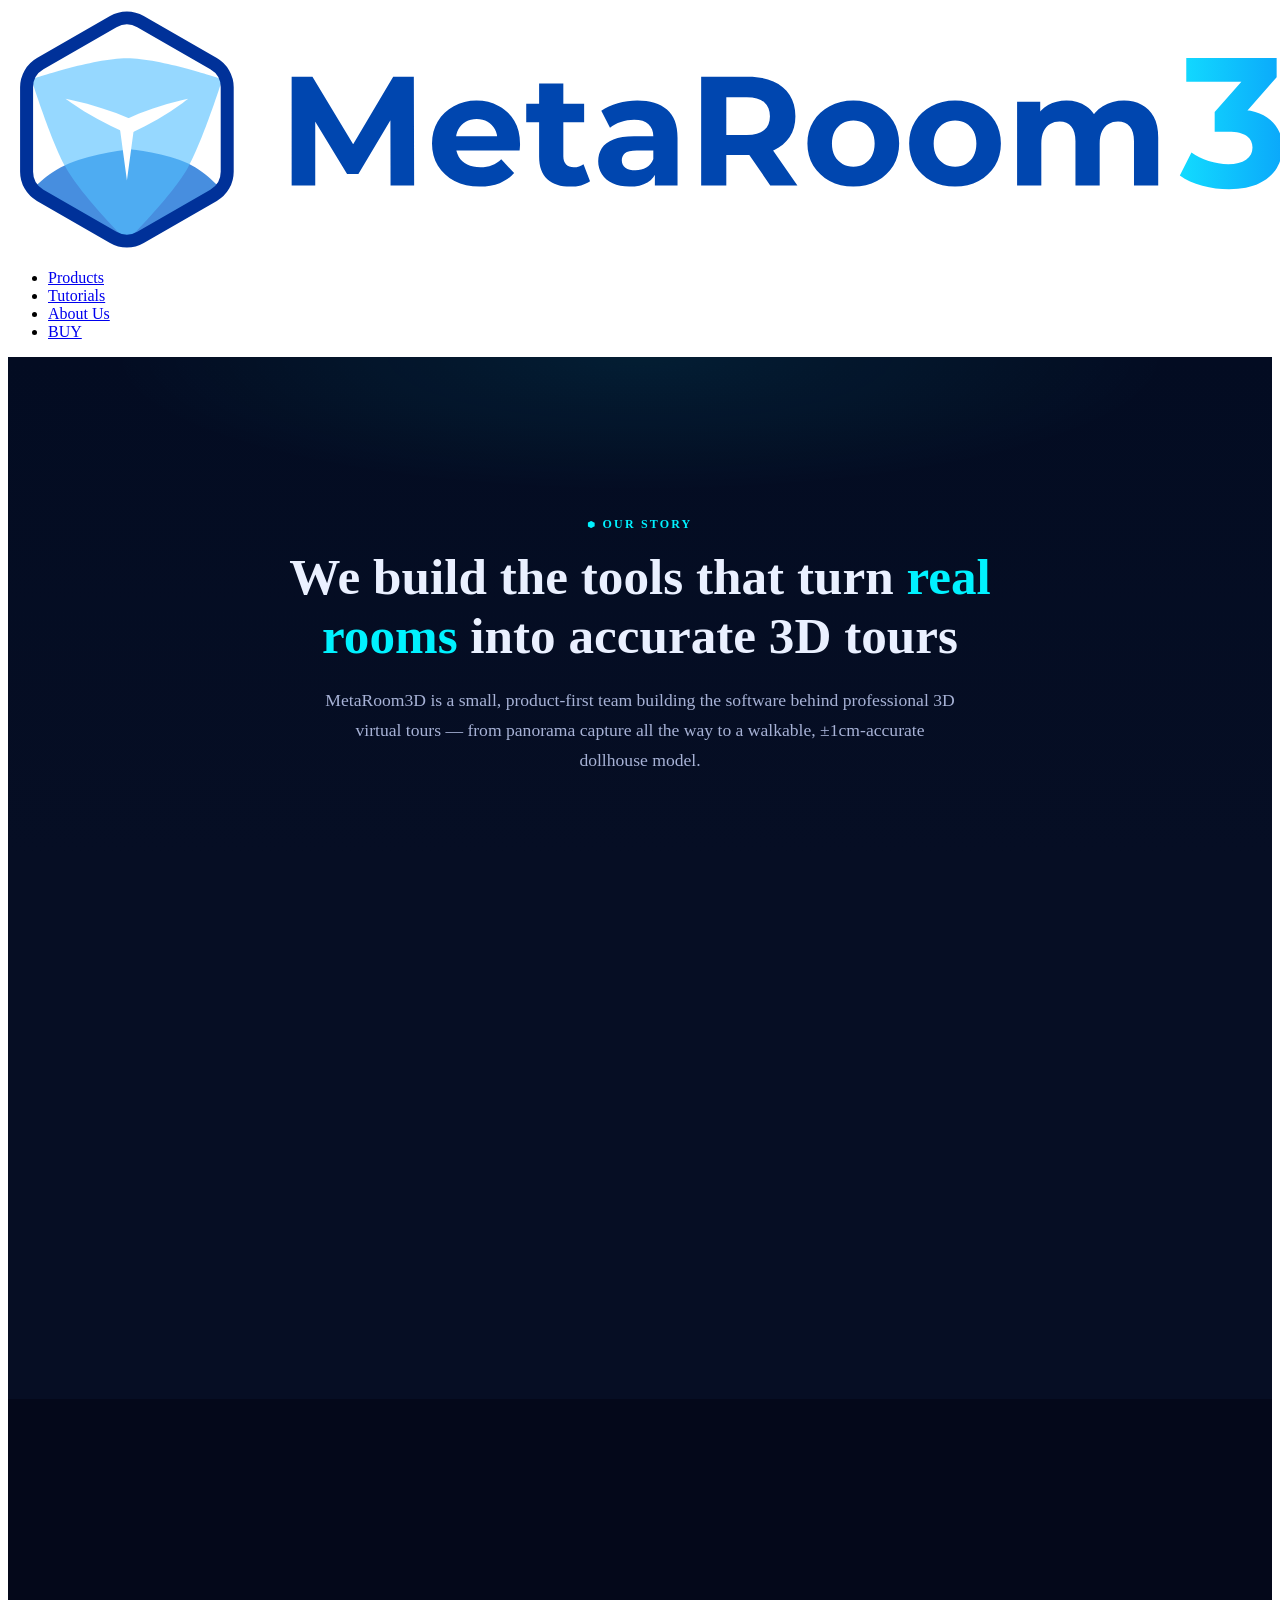
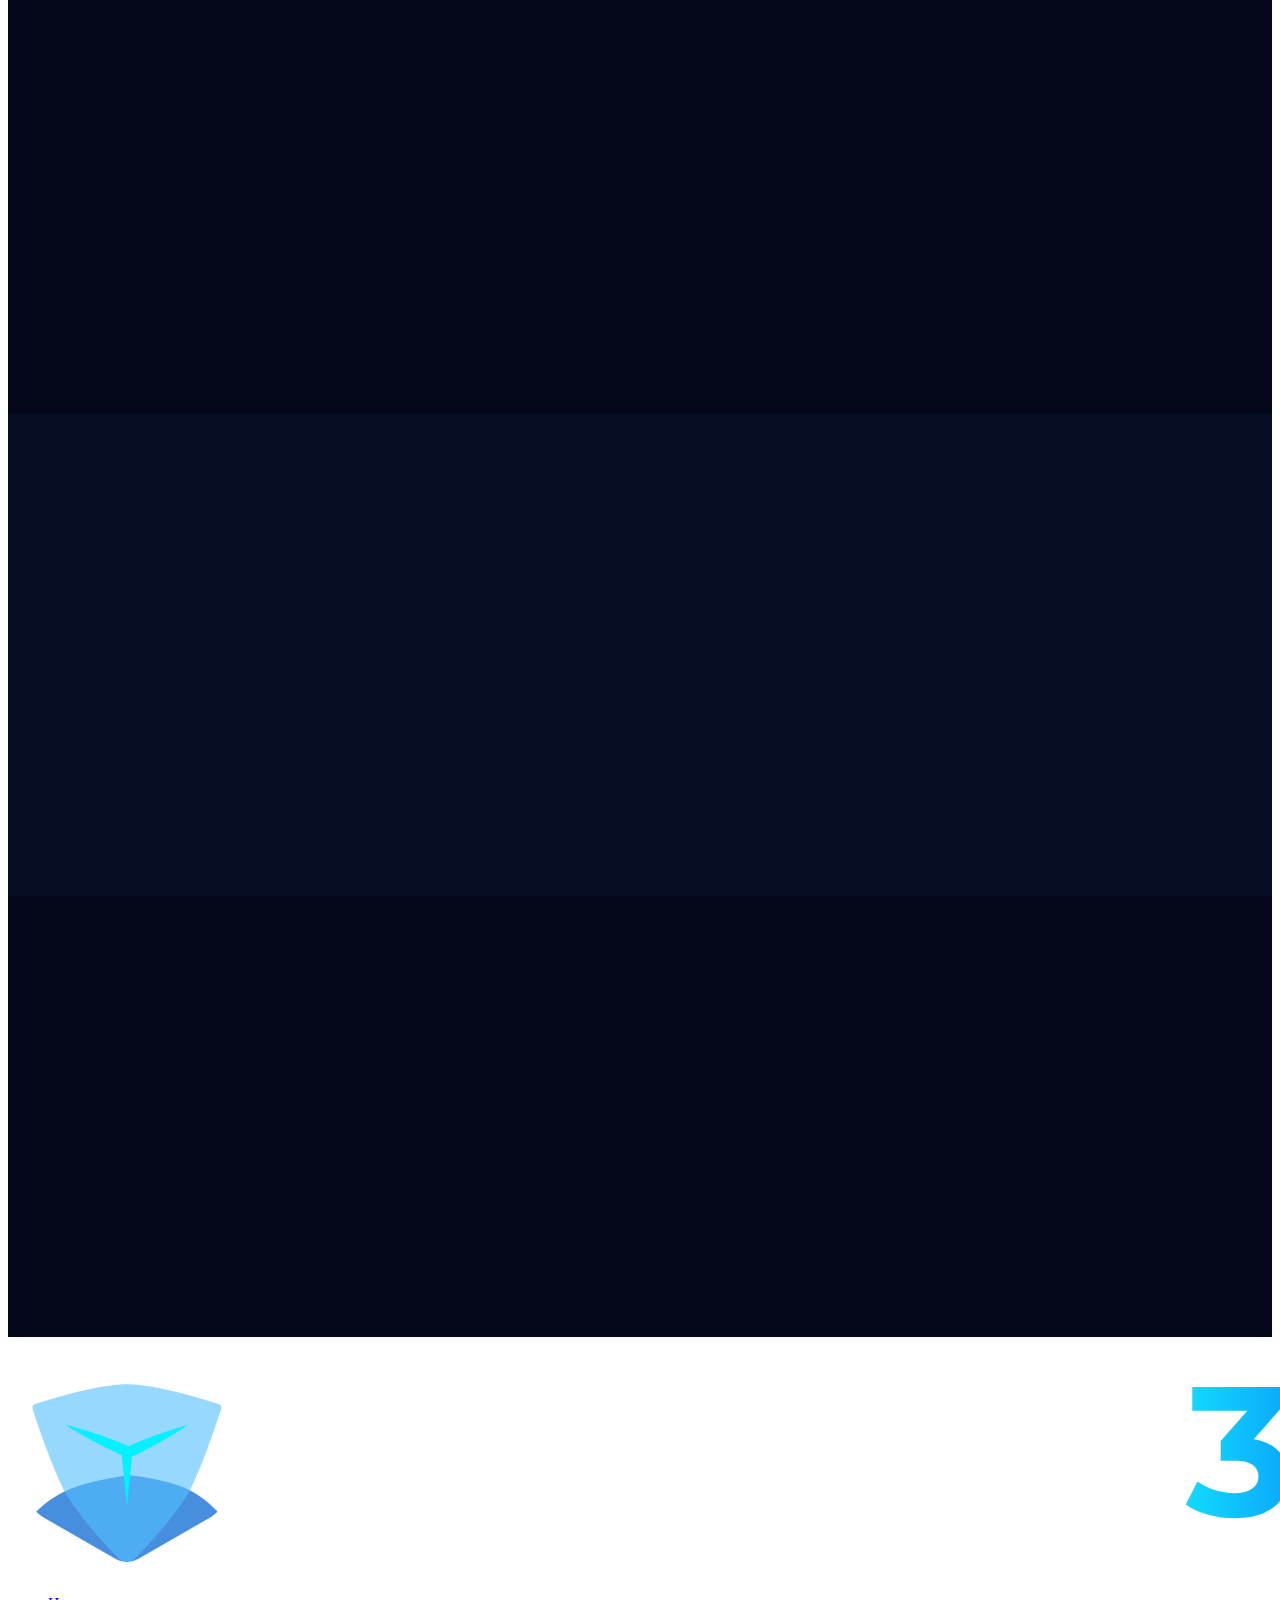
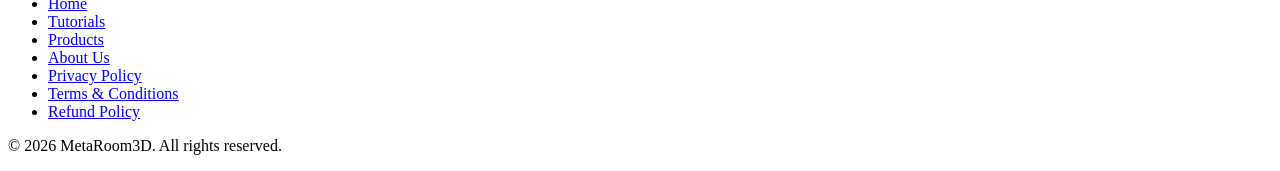
==== about.html @ 20d7b211 "Added new favicon" ====
<!DOCTYPE html>
<html lang="en">
<head>
  <!-- Google tag (gtag.js) -->
  <script async src="https://www.googletagmanager.com/gtag/js?id=G-KNJFPMVYQR"></script>
  <script>
    window.dataLayer = window.dataLayer || [];
    function gtag(){dataLayer.push(arguments);}
    gtag('js', new Date());
    gtag('config', 'G-KNJFPMVYQR');
  </script>
  <meta charset="UTF-8">
  <meta name="viewport" content="width=device-width, initial-scale=1.0">

  <!-- Primary SEO Meta Tags -->
  <title>About Us - MetaRoom3D</title>
  <meta name="title" content="About Us - MetaRoom3D">
  <meta name="description" content="MetaRoom3D is a software company building desktop tools for 3D spatial work — the Room Layout Editor, the Sphere HDRI stitcher, and free tools for panorama capture and alignment. Learn who we are and how we build.">
  <meta name="keywords" content="about metaroom3d, metaroom3d software company, 3d room modelling software, room layout editor, hdri stitcher, panorama software developer">
  <meta name="author" content="MetaRoom3D">
  <meta name="robots" content="index, follow">
  <link rel="canonical" href="https://metaroom3d.com/about.html">

  <!-- Open Graph / Facebook -->
  <meta property="og:type" content="website">
  <meta property="og:url" content="https://metaroom3d.com/about.html">
  <meta property="og:title" content="About Us - MetaRoom3D">
  <meta property="og:description" content="A software company building desktop tools for 3D room modelling and HDRI production.">
  <meta property="og:image" content="https://metaroom3d.com/assets/products-hero.png">
  <meta property="og:locale" content="en_US">
  <meta property="og:site_name" content="MetaRoom3D">

  <!-- Twitter -->
  <meta property="twitter:card" content="summary_large_image">
  <meta property="twitter:url" content="https://metaroom3d.com/about.html">
  <meta property="twitter:title" content="About Us - MetaRoom3D">
  <meta property="twitter:description" content="A software company building desktop tools for 3D room modelling and HDRI production.">
  <meta property="twitter:image" content="https://metaroom3d.com/assets/products-hero.png">

  <!-- Stylesheets and Favicon -->
  <link rel="preconnect" href="https://fonts.googleapis.com">
  <link rel="preconnect" href="https://fonts.gstatic.com" crossorigin>
  <link href="https://fonts.googleapis.com/css2?family=Montserrat:wght@400;500;600;700;800&display=swap" rel="stylesheet">
  <link rel="stylesheet" href="styles.css">
  <link rel="icon" type="image/x-icon" href="assets/favicon.ico">

  <!-- Google AdSense -->
  <script async src="https://pagead2.googlesyndication.com/pagead/js/adsbygoogle.js?client=ca-pub-4983613090498651"
     crossorigin="anonymous"></script>

  <style>
    /* ===== About hero ===== */
    .about-hero {
      position: relative;
      padding: 160px 0 80px;
      text-align: center;
      background:
        radial-gradient(ellipse 70% 45% at 50% 0%, rgba(0, 242, 255, 0.08), transparent 60%),
        linear-gradient(180deg, #030C22 0%, #060e24 100%);
      overflow: hidden;
    }

    .about-eyebrow {
      display: flex;
      align-items: center;
      justify-content: center;
      gap: 8px;
      font-size: 0.75rem;
      letter-spacing: 0.18em;
      text-transform: uppercase;
      color: #00F2FF;
      font-weight: 700;
      margin-bottom: 16px;
    }

    .about-eyebrow::before {
      content: '';
      width: 7px;
      height: 7px;
      background: #00F2FF;
      clip-path: polygon(50% 0, 100% 25%, 100% 75%, 50% 100%, 0 75%, 0 25%);
      box-shadow: 0 0 8px #00F2FF;
    }

    .about-hero h1 {
      font-size: clamp(2.2rem, 4.5vw, 3.2rem);
      font-weight: 800;
      color: #EAF0FF;
      max-width: 820px;
      margin: 0 auto 20px;
      line-height: 1.15;
    }

    .about-hero h1 span {
      color: #00F2FF;
    }

    .about-hero p {
      max-width: 640px;
      margin: 0 auto;
      color: #A7B2D6;
      font-size: 1.1rem;
      line-height: 1.7;
    }

    /* ===== Section shell ===== */
    .about-section {
      position: relative;
      padding: 80px 0;
      background: #060e24;
    }

    .about-section.alt {
      background: #04081a;
    }

    .about-section-head {
      max-width: 720px;
      margin: 0 auto 48px;
      text-align: center;
    }

    .about-section-head h2 {
      font-size: 2rem;
      font-weight: 700;
      color: #EAF0FF;
      margin-bottom: 12px;
    }

    .about-section-head p {
      color: #7E8AB3;
      font-size: 1.02rem;
      line-height: 1.7;
    }

    /* ===== Story (two-column) ===== */
    .about-story {
      display: grid;
      grid-template-columns: 1.1fr 0.9fr;
      gap: 56px;
      align-items: center;
      max-width: 1150px;
      margin: 0 auto;
    }

    .about-story-text p {
      color: #A7B2D6;
      font-size: 1.02rem;
      line-height: 1.8;
      margin-bottom: 18px;
    }

    .about-story-text strong {
      color: #EAF0FF;
    }

    .about-story-panel {
      background: #0c1630;
      border: 1px solid rgba(120, 160, 255, 0.14);
      border-radius: 16px;
      padding: 32px;
    }

    .about-story-panel h3 {
      color: #00F2FF;
      font-size: 0.8rem;
      letter-spacing: 0.1em;
      text-transform: uppercase;
      margin-bottom: 20px;
    }

    .about-story-panel ul {
      list-style: none;
      display: flex;
      flex-direction: column;
      gap: 18px;
    }

    .about-story-panel li {
      display: flex;
      gap: 14px;
      color: #C7D1EE;
      font-size: 0.95rem;
      line-height: 1.55;
    }

    .about-story-panel li::before {
      content: '';
      flex-shrink: 0;
      width: 6px;
      height: 6px;
      margin-top: 8px;
      background: #00F2FF;
      border-radius: 50%;
      box-shadow: 0 0 8px rgba(0, 242, 255, 0.6);
    }

    .about-story-panel li strong {
      color: #EAF0FF;
      display: block;
      margin-bottom: 2px;
    }

    @media (max-width: 900px) {
      .about-story {
        grid-template-columns: 1fr;
      }
    }

    /* ===== Product pillars ===== */
    .about-pillars {
      display: grid;
      grid-template-columns: repeat(3, 1fr);
      gap: 24px;
      max-width: 1150px;
      margin: 0 auto;
    }

    .about-pillar {
      background: #0c1630;
      border: 1px solid rgba(120, 160, 255, 0.14);
      border-radius: 14px;
      padding: 28px;
      display: flex;
      flex-direction: column;
      transition: transform 0.2s ease, border-color 0.2s ease;
    }

    .about-pillar:hover {
      transform: translateY(-4px);
      border-color: rgba(0, 242, 255, 0.35);
    }

    .about-pillar .tag {
      display: inline-block;
      width: fit-content;
      font-size: 0.7rem;
      font-weight: 700;
      letter-spacing: 0.04em;
      text-transform: uppercase;
      padding: 3px 10px;
      border-radius: 999px;
      margin-bottom: 14px;
      background: rgba(0, 242, 255, 0.1);
      color: #00F2FF;
    }

    .about-pillar .tag.free {
      background: rgba(120, 200, 140, 0.12);
      color: #7EDCA0;
    }

    .about-pillar h3 {
      color: #EAF0FF;
      font-size: 1.15rem;
      margin-bottom: 10px;
    }

    .about-pillar p {
      color: #7E8AB3;
      font-size: 0.92rem;
      line-height: 1.6;
      flex-grow: 1;
      margin-bottom: 18px;
    }

    .about-pillar a {
      color: #00F2FF;
      font-weight: 600;
      font-size: 0.9rem;
      text-decoration: none;
    }

    .about-pillar a:hover {
      text-decoration: underline;
    }

    @media (max-width: 900px) {
      .about-pillars {
        grid-template-columns: 1fr;
      }
    }

    /* ===== Values ===== */
    .about-values {
      display: grid;
      grid-template-columns: repeat(4, 1fr);
      gap: 20px;
      max-width: 1150px;
      margin: 0 auto;
    }

    .about-value {
      text-align: center;
      padding: 8px 12px;
    }

    .about-value .num {
      display: flex;
      align-items: center;
      justify-content: center;
      width: 44px;
      height: 44px;
      margin: 0 auto 16px;
      border-radius: 12px;
      background: rgba(0, 242, 255, 0.08);
      border: 1px solid rgba(0, 242, 255, 0.25);
      color: #00F2FF;
      font-weight: 700;
    }

    .about-value h3 {
      color: #EAF0FF;
      font-size: 1.02rem;
      margin-bottom: 8px;
    }

    .about-value p {
      color: #7E8AB3;
      font-size: 0.9rem;
      line-height: 1.6;
    }

    @media (max-width: 900px) {
      .about-values {
        grid-template-columns: repeat(2, 1fr);
      }
    }
    @media (max-width: 560px) {
      .about-values {
        grid-template-columns: 1fr;
      }
    }

    /* ===== CTA ===== */
    .about-cta {
      max-width: 780px;
      margin: 0 auto;
      text-align: center;
      background: linear-gradient(135deg, #0c1a3f 0%, #0c1630 100%);
      border: 1px solid rgba(0, 242, 255, 0.2);
      border-radius: 20px;
      padding: 56px 40px;
    }

    .about-cta h2 {
      color: #EAF0FF;
      font-size: 1.8rem;
      font-weight: 700;
      margin-bottom: 14px;
    }

    .about-cta p {
      color: #A7B2D6;
      font-size: 1rem;
      margin-bottom: 30px;
    }

    .about-cta-buttons {
      display: flex;
      gap: 16px;
      justify-content: center;
      flex-wrap: wrap;
    }

    .about-btn {
      display: inline-flex;
      align-items: center;
      justify-content: center;
      padding: 13px 30px;
      border-radius: 999px;
      font-weight: 700;
      font-size: 0.95rem;
      text-decoration: none;
      transition: transform 0.2s ease, box-shadow 0.2s ease;
    }

    .about-btn.primary {
      background: linear-gradient(135deg, #00F2FF 0%, #2fa9c7 100%);
      color: #04121a;
      box-shadow: 0 8px 24px -6px rgba(0, 242, 255, 0.45);
    }

    .about-btn.primary:hover {
      transform: translateY(-2px);
      box-shadow: 0 12px 30px -6px rgba(0, 242, 255, 0.6);
    }

    .about-btn.secondary {
      background: transparent;
      color: #EAF0FF;
      border: 1px solid rgba(0, 242, 255, 0.35);
    }

    .about-btn.secondary:hover {
      background: rgba(0, 242, 255, 0.08);
    }

    /* Fade-in on scroll (JS toggles .in-view via IntersectionObserver in script.js) */
    .scroll-reveal {
      opacity: 0;
      transform: translateY(24px);
      transition: opacity 0.6s ease, transform 0.6s ease;
    }
    .scroll-reveal.is-visible {
      opacity: 1;
      transform: translateY(0);
    }
  </style>
</head>
<body>

  <!-- Header -->
  <header class="header">
    <div class="container">
      <a href="index.html" class="logo" aria-label="MetaRoom3D Home">
        <img src="assets/Logo.svg" alt="MetaRoom3D Logo">
      </a>
      <nav class="nav">
        <ul class="nav-menu">
          <li><a href="products.html">Products</a></li>
          <li><a href="tutorials.html">Tutorials</a></li>
          <li><a href="about.html">About Us</a></li>
          <li><a href="index.html#pricing" class="nav-buy-btn">BUY</a></li>
        </ul>
        <div class="hamburger">
          <span class="hamburger-line"></span>
          <span class="hamburger-line"></span>
          <span class="hamburger-line"></span>
        </div>
      </nav>
    </div>
  </header>

  <!-- Hero -->
  <section class="about-hero">
    <div class="container">
      <div class="about-eyebrow">Our Story</div>
      <h1>We build the tools that turn <span>real rooms</span> into accurate 3D tours</h1>
      <p>MetaRoom3D is a small, product-first team building the software behind professional 3D virtual tours — from panorama capture all the way to a walkable, ±1cm-accurate dollhouse model.</p>
    </div>
  </section>

  <!-- Story -->
  <section class="about-section">
    <div class="container">
      <div class="about-story scroll-reveal">
        <div class="about-story-text">
          <p><strong>MetaRoom3D</strong> started with a simple frustration: turning a set of 360° panoramas into an accurate, walkable 3D floor plan meant either an expensive proprietary pipeline or hours of manual measuring. We wanted a toolset that gets you to an architecturally accurate model without giving up control over the details.</p>
          <p>That became the <strong>Room Layout Editor</strong> — a manual-first 3D layout tool where every automation is optional, never mandatory. From there we built <strong>Sphere</strong>, our chrome-ball HDRI stitcher, to solve the other half of the problem: capturing scene-accurate lighting without a full VFX retouch pass.</p>
          <p>Today MetaRoom3D serves real estate agents, property developers, architects, and individual sellers who need their spaces to look — and measure — exactly as they are.</p>
        </div>
        <div class="about-story-panel">
          <h3>What We Believe</h3>
          <ul>
            <li><strong>Manual always works.</strong> Automation should save time, not replace control — nothing is ever fully locked behind a paywall.</li>
            <li><strong>Accuracy is non-negotiable.</strong> ±1cm floor plans, scene-linear color pipelines, and industry-standard exports.</li>
            <li><strong>Open standards over lock-in.</strong> OpenEXR, ACES, OCIO, and DNG — built on formats the rest of the industry already trusts.</li>
          </ul>
        </div>
      </div>
    </div>
  </section>

  <!-- Product pillars -->
  <section class="about-section alt">
    <div class="container">
      <div class="about-section-head scroll-reveal">
        <div class="about-eyebrow" style="justify-content:center;">What We Build</div>
        <h2>One workflow, from photo to tour</h2>
        <p>Every product is designed to plug into the next — capture, align, build, and publish.</p>
      </div>
      <div class="about-pillars scroll-reveal">
        <div class="about-pillar">
          <span class="tag">Paid · Subscription</span>
          <h3>Room Layout Editor</h3>
          <p>Build accurate 3D dollhouse room layouts from stitched panoramas, with automation that scales from a single manual build up to a fully automated batch pipeline.</p>
          <a href="products.html#room-layout-editor">Learn more →</a>
        </div>
        <div class="about-pillar">
          <span class="tag">Paid · Subscription</span>
          <h3>Sphere</h3>
          <p>Turns bracketed chrome-ball photographs into scene-accurate HDRI environment maps — HDR merge, spherical projection, seam correction, and tripod removal.</p>
          <a href="products.html#sphere">Learn more →</a>
        </div>
        <div class="about-pillar">
          <span class="tag free">Free Tools</span>
          <h3>AI Align, Blender Editor &amp; Hotspot Editor</h3>
          <p>A free layer of tools for panorama alignment, Blender integration, and hotspot management — no subscription required to get started.</p>
          <a href="products.html#ai-align-tool">Learn more →</a>
        </div>
      </div>
    </div>
  </section>

  <!-- Values -->
  <section class="about-section">
    <div class="container">
      <div class="about-section-head scroll-reveal">
        <div class="about-eyebrow" style="justify-content:center;">How We Work</div>
        <h2>A small team, built around the workflow</h2>
      </div>
      <div class="about-values scroll-reveal">
        <div class="about-value">
          <div class="num">1</div>
          <h3>Manual-first</h3>
          <p>Every automated tool has a manual path underneath it — you're never blocked waiting on an algorithm.</p>
        </div>
        <div class="about-value">
          <div class="num">2</div>
          <h3>Additive plans</h3>
          <p>Each pricing tier adds one more automation on top of the last — nothing is taken away as you scale down.</p>
        </div>
        <div class="about-value">
          <div class="num">3</div>
          <h3>Standards-based</h3>
          <p>We build on OpenEXR, ACES, OCIO, and DNG rather than inventing formats that lock you in.</p>
        </div>
        <div class="about-value">
          <div class="num">4</div>
          <h3>Direct feedback</h3>
          <p>We're small enough that feature requests and bug reports go straight to the people building the product.</p>
        </div>
      </div>
    </div>
  </section>

  <!-- CTA -->
  <section class="about-section alt">
    <div class="container">
      <div class="about-cta scroll-reveal">
        <h2>Want to see it in action?</h2>
        <p>Explore the products, try the interactive demo, or reach out with questions — we read every message.</p>
        <div class="about-cta-buttons">
          <a href="products.html" class="about-btn primary">Explore Products</a>
          <a href="mailto:metaroom3d@gmail.com" class="about-btn secondary">Contact Us</a>
        </div>
      </div>
    </div>
  </section>

  <!-- Footer -->
  <footer class="footer">
    <div class="container">
      <div class="footer-content">
        <div class="footer-logo">
          <img src="assets/Logo_white.svg" alt="MetaRoom3D Logo">
        </div>
        <div class="footer-links">
          <ul>
            <li><a href="index.html">Home</a></li>
            <li><a href="tutorials.html">Tutorials</a></li>
            <li><a href="products.html">Products</a></li>
            <li><a href="about.html">About Us</a></li>
            <li><a href="privacy.html">Privacy Policy</a></li>
            <li><a href="terms.html">Terms &amp; Conditions</a></li>
            <li><a href="refund.html">Refund Policy</a></li>
          </ul>
        </div>
        <div class="footer-social">
          <p>&copy; 2026 MetaRoom3D. All rights reserved.</p>
        </div>
      </div>
    </div>
  </footer>

  <script src="script.js"></script>
</body>
</html>
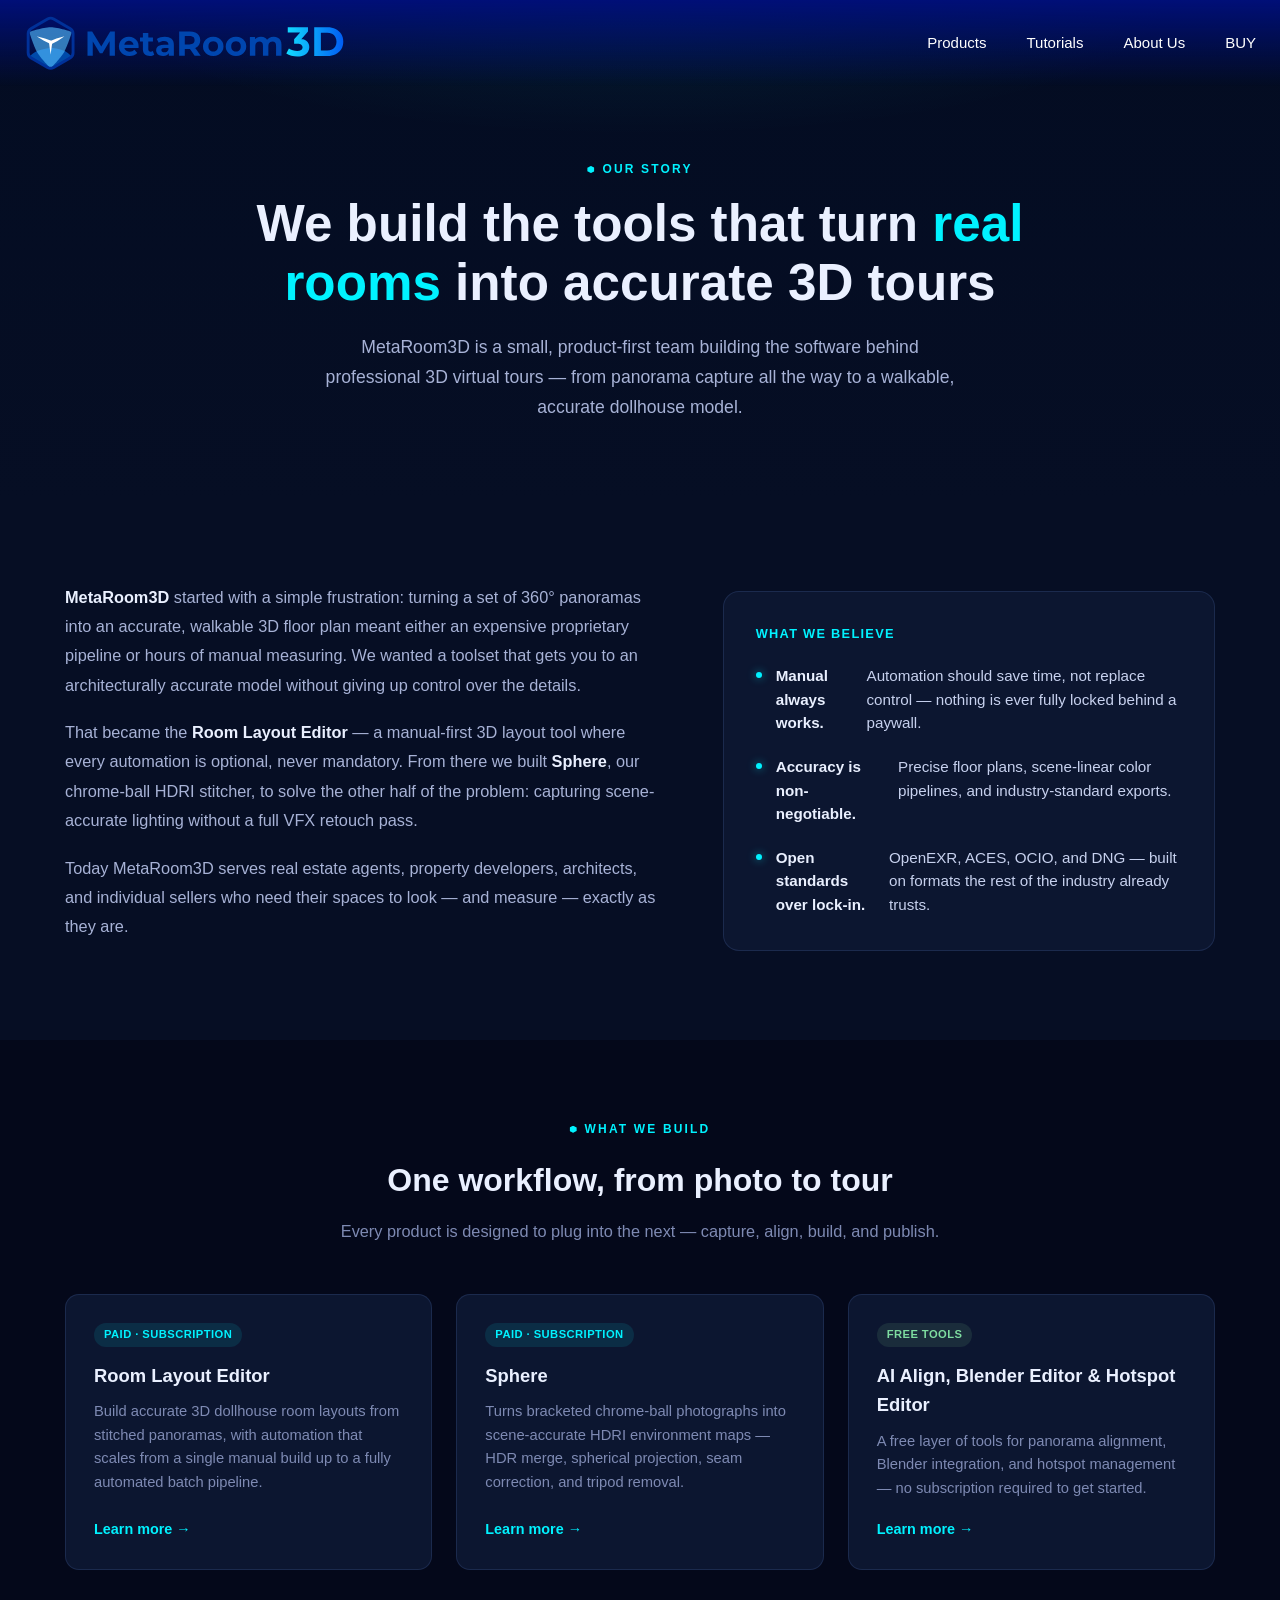
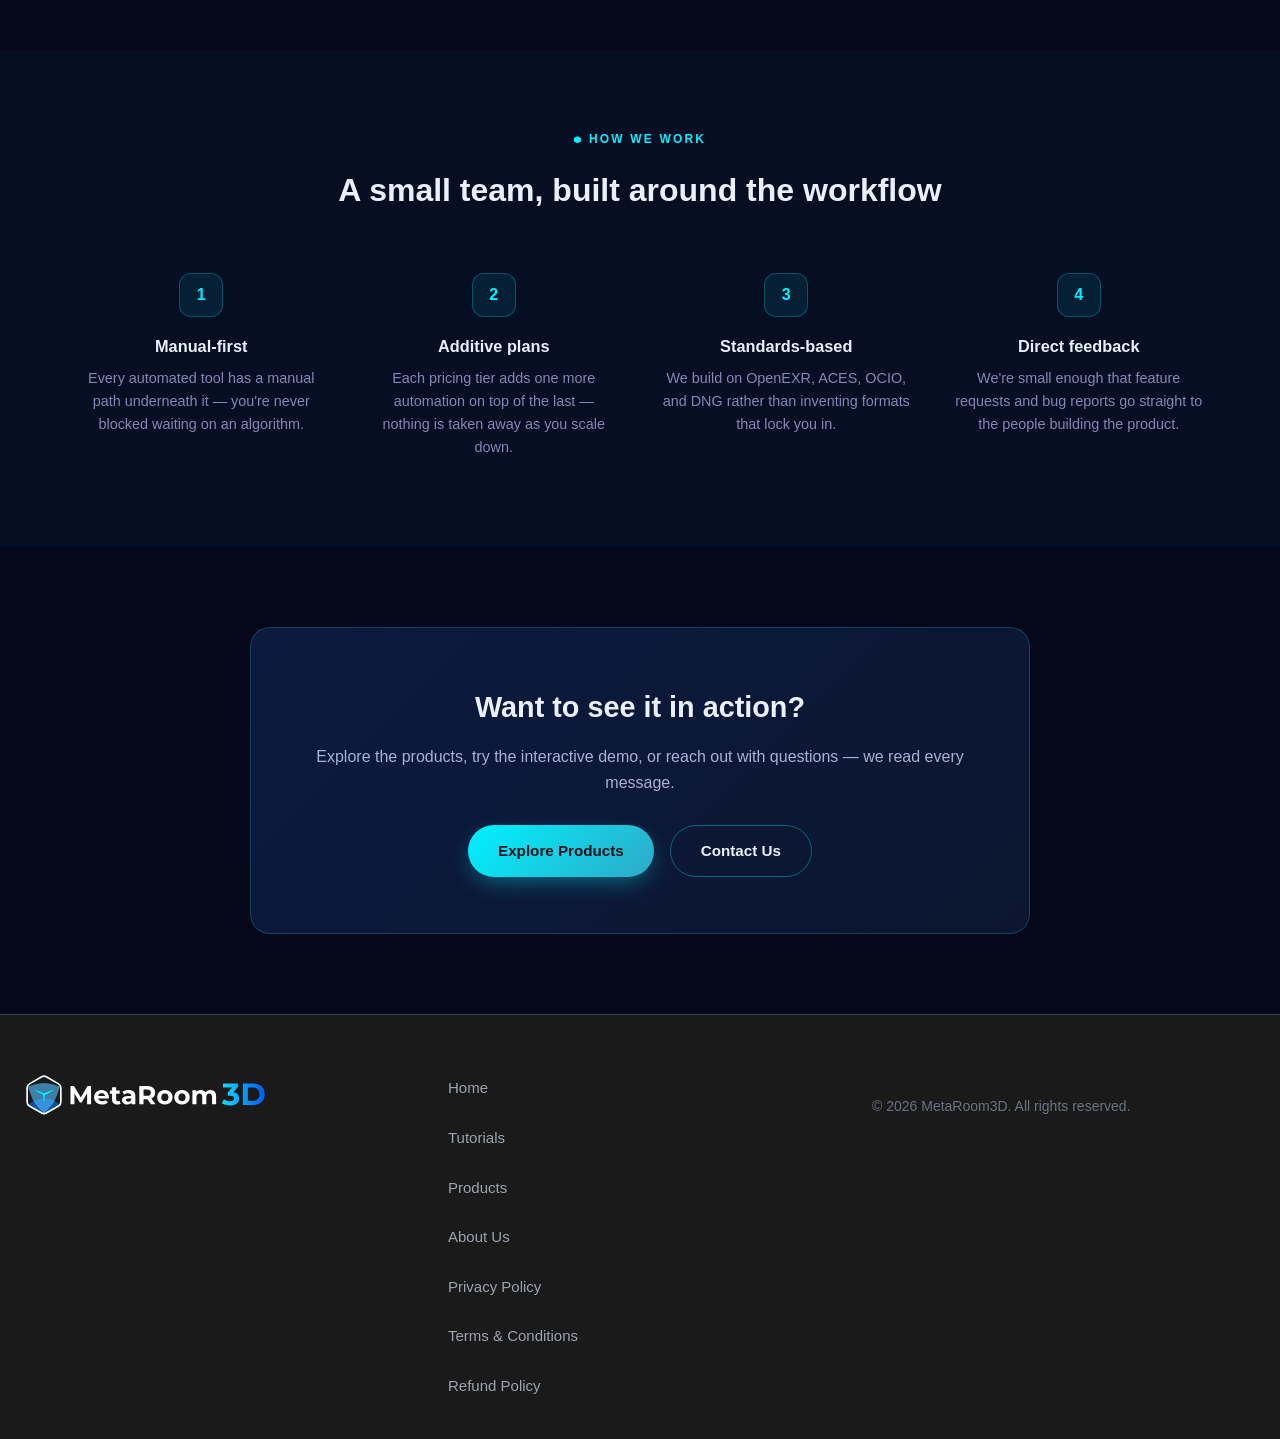
==== commit 3acf5ec8: "Update website" ====
--- a/about.html
+++ b/about.html
@@ -437,7 +437,7 @@
     <div class="container">
       <div class="about-eyebrow">Our Story</div>
       <h1>We build the tools that turn <span>real rooms</span> into accurate 3D tours</h1>
-      <p>MetaRoom3D is a small, product-first team building the software behind professional 3D virtual tours — from panorama capture all the way to a walkable, ±1cm-accurate dollhouse model.</p>
+      <p>MetaRoom3D is a small, product-first team building the software behind professional 3D virtual tours — from panorama capture all the way to a walkable, accurate dollhouse model.</p>
     </div>
   </section>
 
@@ -454,7 +454,7 @@
           <h3>What We Believe</h3>
           <ul>
             <li><strong>Manual always works.</strong> Automation should save time, not replace control — nothing is ever fully locked behind a paywall.</li>
-            <li><strong>Accuracy is non-negotiable.</strong> ±1cm floor plans, scene-linear color pipelines, and industry-standard exports.</li>
+            <li><strong>Accuracy is non-negotiable.</strong> Precise floor plans, scene-linear color pipelines, and industry-standard exports.</li>
             <li><strong>Open standards over lock-in.</strong> OpenEXR, ACES, OCIO, and DNG — built on formats the rest of the industry already trusts.</li>
           </ul>
         </div>
--- a/styles.css
+++ b/styles.css
@@ -0,0 +1,2801 @@
+/* Reset and Base Styles */
+* {
+    margin: 0;
+    padding: 0;
+    box-sizing: border-box;
+}
+
+/* Hide the visible scrollbar while keeping the page scrollable */
+html {
+    scrollbar-width: none;      /* Firefox */
+    -ms-overflow-style: none;   /* older Edge/IE */
+}
+
+html::-webkit-scrollbar {
+    display: none;              /* Chrome, Safari, newer Edge */
+}
+
+body {
+    font-family: 'Inter', -apple-system, BlinkMacSystemFont, 'Segoe UI', Roboto, sans-serif;
+    line-height: 1.6;
+    color: #06014e;
+    background-color: #ffffff;
+    font-size: 16px;
+}
+
+.container {
+    max-width: 1400px;
+    margin: 0 auto;
+    padding: 0 24px;
+}
+
+a {
+    text-decoration: none;
+    color: inherit;
+    transition: color 0.3s ease;
+}
+
+ul {
+    list-style: none;
+}
+
+/* Header */
+.header {
+    position: fixed;
+    top: 0;
+    left: 0;
+    width: 100%;
+    z-index: 1000;
+
+    background: transparent;
+    border-bottom: none;
+    box-shadow: none;
+    transition: transform 0.3s ease;
+}
+
+.header {
+    background: linear-gradient(
+        to bottom,
+        #000F78 0%,
+        transparent 100%
+    );
+    border-bottom: none;
+    position: fixed;
+    top: 0;
+    width: 100%;
+    z-index: 1000;
+    box-shadow: none;
+    transition: transform 0.3s ease;
+}
+
+.header .container {
+  display: flex;
+  align-items: center;
+  padding: 16px 24px;
+  gap: 20px;
+  position: relative;
+}
+
+.logo {
+    display: inline-flex;
+    align-items: center;
+    text-decoration: none;
+}
+
+.logo img {
+    height: 54px;
+    width: auto;
+}
+
+.search-bar {
+  position: absolute;
+  left: 50%;
+  top: 50%;
+  transform: translate(-50%, -50%);
+  width: 100%;
+  max-width: 400px;
+  margin: 0;
+}
+
+.search-bar form {
+  display: flex;
+  align-items: center;
+}
+
+.search-bar input {
+  flex: 1;
+  padding: 10px 15px;
+  border: 1px solid #e5e7eb;
+  border-radius: 8px 0 0 8px;
+  font-size: 14px;
+  outline: none;
+  transition: border-color 0.3s ease;
+}
+
+.search-bar input:focus {
+  border-color: #2563eb;
+}
+
+.search-btn {
+  padding: 10px 15px;
+  background: #2563eb;
+  color: white;
+  border: none;
+  border-radius: 0 8px 8px 0;
+  cursor: pointer;
+  font-size: 14px;
+  transition: background-color 0.3s ease;
+}
+
+.search-btn:hover {
+  background: #1d4ed8;
+}
+
+.mobile-search-bar {
+  display: none;
+  width: 100%;
+  margin-bottom: 20px;
+}
+
+.mobile-search-bar form {
+  display: flex;
+  align-items: center;
+}
+
+.mobile-search-bar input {
+  flex: 1;
+  padding: 10px 15px;
+  border: 1px solid #e5e7eb;
+  border-radius: 8px 0 0 8px;
+  font-size: 14px;
+  outline: none;
+  transition: border-color 0.3s ease;
+}
+
+.mobile-search-bar input:focus {
+  border-color: #2563eb;
+}
+
+.mobile-search-btn {
+  padding: 10px 15px;
+  background: #2563eb;
+  color: white;
+  border: none;
+  border-radius: 0 8px 8px 0;
+  cursor: pointer;
+  font-size: 14px;
+  transition: background-color 0.3s ease;
+}
+
+.mobile-search-btn:hover {
+  background: #1d4ed8;
+}
+
+.nav {
+  position: relative;
+  margin-left: auto;
+}
+
+.nav-menu {
+    display: flex;
+    gap: 40px;
+    align-items: center;
+}
+
+.nav-menu a {
+    font-weight: 500;
+    font-size: 15px;
+    color: #ffffff;
+    transition: color 0.3s ease;
+}
+
+.nav-menu a:hover {
+    color: #00F2FF;
+}
+
+/* Submit nav button */
+.nav-submit-btn {
+    background: transparent;
+    color: #00F2FF !important;
+    border: 1.5px solid #00F2FF;
+    padding: 8px 20px;
+    border-radius: 20px;
+    font-weight: 700;
+    margin-left: 24px;
+    display: inline-flex;
+    align-items: center;
+    line-height: 1;
+    transition: background 0.2s, color 0.2s, border-color 0.2s;
+}
+
+.nav-submit-btn:hover {
+    background: #00F2FF;
+    color: #0D236E !important;
+    border-color: #00F2FF;
+}
+
+/* Hamburger Menu */
+.hamburger {
+    display: none;
+    flex-direction: column;
+    cursor: pointer;
+    padding: 4px;
+    z-index: 1001;
+}
+
+.hamburger-line {
+    width: 25px;
+    height: 3px;
+    background-color: #ffffff;
+    margin: 3px 0;
+    transition: 0.3s;
+    border-radius: 2px;
+}
+
+.hamburger.active .hamburger-line:nth-child(1) {
+    transform: rotate(-45deg) translate(-5px, 6px);
+}
+
+.hamburger.active .hamburger-line:nth-child(2) {
+    opacity: 0;
+}
+
+.hamburger.active .hamburger-line:nth-child(3) {
+    transform: rotate(45deg) translate(-5px, -6px);
+}
+
+/* Close (X) sits on the white slide-out menu, so darken the lines */
+.hamburger.active .hamburger-line {
+    background-color: #1a1a1a;
+}
+
+/* Hero Section */
+.hero {
+    color: white;
+    height: 160vh;
+    text-align: center;
+    position: relative;
+    overflow: hidden;
+}
+
+.hero::before {
+    content: '';
+    position: absolute;
+    top: 0;
+    left: 0;
+    right: 0;
+    bottom: 0;
+    background: url('data:image/svg+xml,<svg xmlns="http://www.w3.org/2000/svg" viewBox="0 0 100 100"><defs><pattern id="grain" width="100" height="100" patternUnits="userSpaceOnUse"><circle cx="25" cy="25" r="1" fill="white" opacity="0.03"/><circle cx="75" cy="75" r="1" fill="white" opacity="0.03"/><circle cx="50" cy="10" r="0.5" fill="white" opacity="0.02"/><circle cx="10" cy="50" r="0.5" fill="white" opacity="0.02"/><circle cx="90" cy="30" r="0.5" fill="white" opacity="0.02"/></pattern></defs><rect width="100" height="100" fill="url(%23grain)"/></svg>');
+    pointer-events: none;
+}
+
+.hero-content {
+    position: absolute;
+    top: 75%;
+    left: 50%;
+    transform: translateX(-50%);
+    z-index: 3;
+    width: min(90%, 700px);
+}
+
+.hero-content h1 {
+    font-size: 3.5rem;
+    margin-bottom: 24px;
+    font-weight: 800;
+    line-height: 1.1;
+    letter-spacing: -0.02em;
+}
+
+.hero-content p {
+    font-size: 1.25rem;
+    margin-bottom: 40px;
+    opacity: 0.9;
+    max-width: 600px;
+    margin-left: auto;
+    margin-right: auto;
+    line-height: 1.6;
+}
+
+.slide-title {
+    font-size: 3.5rem;
+    font-weight: 800;
+    margin-bottom: 1rem;
+    line-height: 1.1;
+    text-shadow: 2px 2px 4px rgba(0,0,0,0.7);
+    letter-spacing: -0.02em;
+}
+
+.slide-subtitle {
+    font-size: 1.25rem;
+    opacity: 0.9;
+    text-shadow: 1px 1px 2px rgba(0,0,0,0.7);
+    line-height: 1.6;
+    max-width: 600px;
+    margin: 0 auto;
+}
+
+.cta-button {
+    background: #ffffff;
+    color: #1e3a8a;
+    padding: 16px 32px;
+    border-radius: 8px;
+    font-weight: 600;
+    font-size: 16px;
+    transition: all 0.3s ease;
+    display: inline-block;
+    border: none;
+    cursor: pointer;
+    box-shadow: 0 4px 14px rgba(0,0,0,0.15);
+}
+
+.cta-button:hover {
+    transform: translateY(-2px);
+    box-shadow: 0 8px 25px rgba(0,0,0,0.2);
+    background: #f8fafc;
+}
+
+/* Filters Section */
+.filters-section {
+  padding: 120px 0 60px;
+  background: #ffffff;
+  border-bottom: 1px solid #e5e7eb;
+}
+
+.filters-section h2 {
+  text-align: center;
+  font-size: 2.5rem;
+  margin-bottom: 40px;
+  color: #1a1a1a;
+  font-weight: 700;
+}
+
+.filters {
+  display: grid;
+  grid-template-columns: repeat(auto-fit, minmax(200px, 1fr));
+  gap: 20px;
+  align-items: end;
+}
+
+.filter-group {
+  display: flex;
+  flex-direction: column;
+}
+
+.filter-group label {
+  font-weight: 500;
+  color: #374151;
+  margin-bottom: 8px;
+}
+
+.filter-group input,
+.filter-group select {
+  padding: 12px;
+  border: 1px solid #d1d5db;
+  border-radius: 8px;
+  font-size: 14px;
+  outline: none;
+  transition: border-color 0.3s ease;
+}
+
+.filter-group input:focus,
+.filter-group select:focus {
+  border-color: #2563eb;
+}
+
+.cta-button.secondary {
+  background: #6b7280;
+  color: white;
+}
+
+.cta-button.secondary:hover {
+  background: #4b5563;
+}
+
+/* Properties Section */
+.properties-section {
+  padding: 60px 0;
+  background: #f8fafc;
+}
+
+.no-results {
+  text-align: center;
+  padding: 60px 20px;
+  color: #6b7280;
+  font-size: 1.1rem;
+}
+
+/* Gallery Section */
+.gallery {
+  padding: 100px 0;
+  background: #f8fafc;
+}
+
+.gallery h2 {
+    text-align: center;
+    font-size: 2.5rem;
+    margin-bottom: 60px;
+    color: #1a1a1a;
+    font-weight: 700;
+}
+
+.gallery-grid {
+    display: grid;
+    grid-template-columns: repeat(auto-fit, minmax(380px, 1fr));
+    gap: 32px;
+}
+
+.property-card {
+    background: #ffffff;
+    border-radius: 16px;
+    overflow: hidden;
+    box-shadow: 0 4px 6px rgba(0,0,0,0.05), 0 10px 15px rgba(0,0,0,0.1);
+    transition: all 0.3s ease;
+    border: 1px solid #e5e7eb;
+}
+
+.property-card:hover {
+    transform: translateY(-8px);
+    box-shadow: 0 20px 25px rgba(0,0,0,0.15), 0 10px 10px rgba(0,0,0,0.1);
+}
+
+.property-image {
+    position: relative;
+    height: 280px;
+    overflow: hidden;
+}
+
+.property-image img {
+    width: 100%;
+    height: 100%;
+    object-fit: cover;
+    transition: transform 0.3s ease;
+}
+
+.property-card:hover .property-image img {
+    transform: scale(1.03);
+}
+
+.property-overlay {
+    position: absolute;
+    top: 0;
+    left: 0;
+    right: 0;
+    bottom: 0;
+    background: linear-gradient(135deg, rgba(30,58,138,0.8) 0%, rgba(59,130,246,0.8) 100%);
+    display: flex;
+    align-items: center;
+    justify-content: center;
+    gap: 12px;
+    opacity: 0;
+    transition: opacity 0.3s ease;
+}
+
+.property-card:hover .property-overlay {
+    opacity: 1;
+}
+
+.tour-button {
+    background: #ffffff;
+    color: #1e3a8a;
+    border: none;
+    padding: 14px 28px;
+    border-radius: 8px;
+    font-weight: 600;
+    font-size: 15px;
+    cursor: pointer;
+    transition: all 0.3s ease;
+    box-shadow: 0 4px 14px rgba(0,0,0,0.15);
+}
+
+.tour-button:hover {
+    background: #f8fafc;
+    transform: translateY(-1px);
+    box-shadow: 0 6px 20px rgba(0,0,0,0.2);
+}
+
+.photoreal-button {
+    background: linear-gradient(135deg, #ffd700 0%, #ffed4e 100%);
+    color: #1e3a8a;
+    border: 2px solid #ffd700;
+    font-weight: 700;
+    text-shadow: 0 1px 2px rgba(0,0,0,0.1);
+    box-shadow: 0 4px 14px rgba(255, 215, 0, 0.3);
+}
+
+.photoreal-button:hover {
+    background: linear-gradient(135deg, #ffed4e 0%, #ffd700 100%);
+    transform: translateY(-2px);
+    box-shadow: 0 8px 25px rgba(255, 215, 0, 0.4);
+}
+
+.property-info {
+    padding: 28px;
+}
+
+.property-info h3 {
+  font-size: 1.5rem;
+  margin-bottom: 8px;
+  color: #1a1a1a;
+  font-weight: 600;
+}
+
+.property-price {
+  font-size: 1.25rem;
+  font-weight: 700;
+  color: #2563eb;
+  margin-bottom: 4px;
+}
+
+.property-location {
+  font-size: 0.9rem;
+  color: #6b7280;
+  margin-bottom: 12px;
+  font-weight: 500;
+}
+
+.property-info p {
+  color: #6b7280;
+  margin-bottom: 20px;
+  line-height: 1.6;
+}
+
+.property-details {
+    display: flex;
+    gap: 16px;
+    flex-wrap: wrap;
+}
+
+.property-details span {
+    background: #f3f4f6;
+    padding: 6px 12px;
+    border-radius: 6px;
+    font-size: 0.875rem;
+    color: #374151;
+    font-weight: 500;
+}
+
+/* About Section */
+.about {
+    padding: 80px 0;
+    background: #FFFFFF;
+}
+
+.about h2 {
+    text-align: center;
+    font-size: 2.5rem;
+    margin-bottom: 50px;
+    color: #333;
+}
+
+.about h2.spaced-headline {
+    font-weight: 800;
+    letter-spacing: 0.05em;
+    color: #1a1a1a;
+}
+
+@media (max-width: 1080px) {
+    .about h2.spaced-headline {
+        font-size: 1.6rem;
+        letter-spacing: 0.02em;
+    }
+}
+
+.about-content {
+    display: grid;
+    grid-template-columns: 1fr 1fr;
+    gap: 50px;
+    align-items: center;
+}
+
+.about-text p {
+    margin-bottom: 20px;
+    font-size: 1.1rem;
+    color: #555;
+}
+
+.about-features {
+    display: grid;
+    gap: 20px;
+}
+
+.feature {
+    background: #fff;
+    padding: 25px;
+    border-radius: 10px;
+    box-shadow: 0 5px 15px rgba(0,0,0,0.08);
+}
+
+.feature h3 {
+    margin-bottom: 10px;
+    color: #333;
+}
+
+.feature p {
+    color: #666;
+}
+
+/* 3D Viewer Demo Section (merged with About) */
+.demo-section {
+  position: relative;
+  z-index: 1;
+  padding: 100px 0 60px;
+}
+
+.demo-heading {
+  text-align: center;
+  font-size: 2.5rem;
+  margin-bottom: 12px;
+  color: #EAF0FF;
+  font-weight: 700;
+}
+
+.demo-frame-wrap {
+  position: relative;
+  max-width: 1100px;
+  margin: 40px auto;
+  border-radius: 16px;
+  overflow: hidden;
+  border: 1px solid rgba(0, 242, 255, 0.25);
+  box-shadow: 0 0 60px rgba(0, 242, 255, 0.12), 0 20px 40px rgba(0, 0, 0, 0.4);
+  background: #030A1C;
+  aspect-ratio: 16 / 9;
+}
+
+.demo-frame {
+  display: block;
+  width: 100%;
+  height: 100%;
+  border: none;
+}
+
+.demo-poster {
+  position: absolute;
+  inset: 0;
+  display: flex;
+  align-items: center;
+  justify-content: center;
+  background-image:
+    radial-gradient(ellipse 60% 60% at 50% 45%, rgba(0, 242, 255, 0.08), transparent 100%),
+    linear-gradient(160deg, rgba(12, 22, 48, 0.1), rgba(3, 10, 28, 0.7)),
+    var(--poster-img, none);
+  background-size: cover;
+  background-position: center;
+}
+
+.demo-stop-btn {
+  position: absolute;
+  top: 16px;
+  left: 50%;
+  transform: translateX(-50%);
+  z-index: 2;
+  display: flex;
+  align-items: center;
+  gap: 6px;
+  padding: 8px 16px;
+  background: rgba(3, 10, 28, 0.75);
+  color: #EAF0FF;
+  border: 1px solid rgba(0, 242, 255, 0.35);
+  border-radius: 999px;
+  font-size: 0.85rem;
+  font-weight: 600;
+  cursor: pointer;
+  backdrop-filter: blur(4px);
+  transition: background 0.2s ease, border-color 0.2s ease;
+}
+
+.demo-stop-btn:hover {
+  background: rgba(220, 38, 38, 0.85);
+  border-color: rgba(220, 38, 38, 0.9);
+}
+
+.demo-stop-btn[hidden] {
+  display: none;
+}
+
+.demo-play-btn {
+  display: flex;
+  flex-direction: column;
+  align-items: center;
+  gap: 14px;
+  background: transparent;
+  border: none;
+  cursor: pointer;
+  padding: 20px;
+}
+
+.demo-play-icon {
+  display: flex;
+  align-items: center;
+  justify-content: center;
+  width: 76px;
+  height: 76px;
+  border-radius: 50%;
+  background: rgba(0, 242, 255, 0.12);
+  border: 2px solid #00F2FF;
+  color: #00F2FF;
+  font-size: 1.6rem;
+  padding-left: 6px;
+  box-shadow: 0 0 30px rgba(0, 242, 255, 0.35);
+  transition: transform 0.2s ease, box-shadow 0.2s ease;
+}
+
+.demo-play-btn:hover .demo-play-icon {
+  transform: scale(1.08);
+  box-shadow: 0 0 40px rgba(0, 242, 255, 0.55);
+}
+
+.demo-play-label {
+  color: #EAF0FF;
+  font-weight: 600;
+  font-size: 0.95rem;
+  letter-spacing: 0.02em;
+}
+
+@media (max-width: 600px) {
+  .demo-frame-wrap {
+    /* Taller-than-16:9 on narrow phones so the play button has enough
+       room to sit centered without crowding the frame's overflow:hidden
+       edge (16:9 gets too short below ~400px wide to fit the icon+label
+       comfortably, which is what was reading as "misaligned"). */
+    aspect-ratio: 4 / 3;
+  }
+
+  .demo-play-btn {
+    gap: 8px;
+    padding: 12px;
+  }
+
+  .demo-play-icon {
+    width: 52px;
+    height: 52px;
+    font-size: 1.1rem;
+  }
+
+  .demo-play-label {
+    font-size: 0.8rem;
+    text-align: center;
+    max-width: 220px;
+  }
+}
+
+.demo-content {
+  display: grid;
+  grid-template-columns: 1fr 1fr;
+  gap: 50px;
+  align-items: center;
+  max-width: 1100px;
+  margin: 60px auto 0;
+}
+
+.demo-text p {
+  margin-bottom: 20px;
+  font-size: 1.05rem;
+  color: #A9B4D6;
+  line-height: 1.7;
+}
+
+.demo-features {
+  display: grid;
+  grid-template-columns: 1fr 1fr;
+  gap: 16px;
+}
+
+.feature-dark {
+  background: #0c1630;
+  border: 1px solid rgba(120, 160, 255, 0.14);
+  padding: 20px;
+  border-radius: 12px;
+}
+
+.feature-icon {
+  width: 32px;
+  height: 32px;
+  margin-bottom: 12px;
+  color: #00F2FF;
+}
+
+.feature-icon svg {
+  width: 100%;
+  height: 100%;
+  display: block;
+}
+
+.feature-dark h3 {
+  margin-bottom: 8px;
+  color: #EAF0FF;
+  font-size: 1.05rem;
+}
+
+.feature-dark p {
+  color: #7E8AB3;
+  font-size: 0.9rem;
+}
+
+/* 8-bit vs 32-bit EXR exposure comparison videos */
+.exr-compare {
+  max-width: 1100px;
+  margin: 60px auto 0;
+  text-align: center;
+}
+
+.exr-compare-heading {
+  color: #EAF0FF;
+  font-size: 1.4rem;
+  font-weight: 700;
+  margin-bottom: 12px;
+}
+
+.exr-compare-note {
+  color: #7E8AB3;
+  font-size: 0.95rem;
+  line-height: 1.7;
+  max-width: 720px;
+  margin: 0 auto 32px;
+}
+
+.exr-compare-grid {
+  display: grid;
+  grid-template-columns: 1fr;
+  gap: 24px;
+}
+
+.exr-compare-item {
+  position: relative;
+  border-radius: 16px;
+  overflow: hidden;
+  border: 1px solid rgba(0, 242, 255, 0.2);
+  box-shadow: 0 0 40px rgba(0, 242, 255, 0.08), 0 20px 40px rgba(0, 0, 0, 0.4);
+  background: #030A1C;
+  aspect-ratio: 2 / 1;
+}
+
+.exr-compare-item video {
+  display: block;
+  width: 100%;
+  height: 100%;
+  object-fit: cover;
+}
+
+.exr-compare-label {
+  position: absolute;
+  top: 14px;
+  left: 14px;
+  z-index: 2;
+  background: rgba(3, 10, 28, 0.75);
+  color: #EAF0FF;
+  font-weight: 700;
+  font-size: 0.8rem;
+  letter-spacing: 0.05em;
+  padding: 6px 14px;
+  border-radius: 999px;
+  border: 1px solid rgba(0, 242, 255, 0.3);
+}
+
+@media (max-width: 800px) {
+  .exr-compare-grid {
+    grid-template-columns: 1fr;
+  }
+}
+
+/* Client logo strip */
+.logo-strip {
+  max-width: 1100px;
+  margin: 60px auto 0;
+  text-align: center;
+}
+
+.logo-strip-label {
+  color: #7E8AB3;
+  font-size: 0.85rem;
+  text-transform: uppercase;
+  letter-spacing: 0.1em;
+  margin-bottom: 20px;
+}
+
+.logo-strip-row {
+  display: flex;
+  justify-content: center;
+  flex-wrap: wrap;
+  gap: 24px;
+}
+
+.logo-placeholder {
+  padding: 14px 28px;
+  border: 1px dashed rgba(120, 160, 255, 0.25);
+  border-radius: 8px;
+  color: #4a5578;
+  font-size: 0.85rem;
+}
+
+.logo-chip {
+  display: flex;
+  align-items: center;
+  justify-content: center;
+  padding: 16px 32px;
+  background: #F4F5F7;
+  border-radius: 8px;
+  height: 64px;
+}
+
+.logo-chip img {
+  height: 100%;
+  max-width: 160px;
+  width: auto;
+  display: block;
+  object-fit: contain;
+}
+
+@media (max-width: 1080px) {
+  .demo-content {
+    grid-template-columns: 1fr;
+  }
+}
+
+/* Path Tracer Section */
+.path-tracer-section {
+  position: relative;
+  z-index: 1;
+  padding: 60px 0 100px;
+}
+
+.pt-toggle {
+  display: flex;
+  justify-content: center;
+  gap: 0;
+  margin: 0 auto 8px;
+  width: fit-content;
+  background: #0c1630;
+  border: 1px solid rgba(120, 160, 255, 0.14);
+  border-radius: 999px;
+  padding: 5px;
+}
+
+.pt-toggle button {
+  border: none;
+  background: transparent;
+  color: #7E8AB3;
+  font-weight: 600;
+  font-size: 0.9rem;
+  padding: 8px 22px;
+  border-radius: 999px;
+  cursor: pointer;
+  transition: all 0.2s ease;
+}
+
+.pt-toggle button.active {
+  background: #00F2FF;
+  color: #04081a;
+  font-weight: 700;
+}
+
+.pt-note {
+  max-width: 700px;
+  margin: 20px auto 0;
+  text-align: center;
+  color: #7E8AB3;
+  font-size: 0.9rem;
+}
+
+/* Pricing Section — continues the hero's dark gradient */
+.pricing {
+  position: relative;
+  padding: 100px 0;
+}
+
+.pricing .container {
+  position: relative;
+  z-index: 1;
+}
+
+.pricing-eyebrow {
+  display: flex;
+  align-items: center;
+  justify-content: center;
+  gap: 8px;
+  font-size: 0.75rem;
+  letter-spacing: 0.18em;
+  text-transform: uppercase;
+  color: #00F2FF;
+  font-weight: 700;
+  margin-bottom: 14px;
+}
+
+.pricing-eyebrow::before {
+  content: '';
+  width: 7px;
+  height: 7px;
+  background: #00F2FF;
+  clip-path: polygon(50% 0, 100% 25%, 100% 75%, 50% 100%, 0 75%, 0 25%);
+  box-shadow: 0 0 8px #00F2FF;
+}
+
+.pricing h2 {
+  text-align: center;
+  font-size: 2.5rem;
+  margin-bottom: 12px;
+  color: #EAF0FF;
+  font-weight: 700;
+}
+
+.pricing-subtitle {
+  text-align: center;
+  color: #7E8AB3;
+  font-size: 1.1rem;
+  max-width: 560px;
+  margin: 0 auto 40px;
+}
+
+/* Monthly / Annual toggle */
+.pricing-toggle {
+  display: flex;
+  justify-content: center;
+  gap: 0;
+  margin: 0 auto 48px;
+  width: fit-content;
+  background: #0c1630;
+  border: 1px solid rgba(120, 160, 255, 0.14);
+  border-radius: 999px;
+  padding: 5px;
+}
+
+.pricing-toggle button {
+  border: none;
+  background: transparent;
+  color: #7E8AB3;
+  font-weight: 600;
+  font-size: 0.9rem;
+  padding: 8px 22px;
+  border-radius: 999px;
+  cursor: pointer;
+  transition: all 0.2s ease;
+}
+
+.pricing-toggle button.active {
+  background: #00F2FF;
+  color: #04081a;
+  font-weight: 700;
+}
+
+.pricing-grid {
+  display: grid;
+  grid-template-columns: repeat(auto-fit, minmax(250px, 1fr));
+  gap: 28px;
+  align-items: stretch;
+}
+
+.pricing-card {
+  position: relative;
+  background: #0c1630;
+  border-radius: 16px;
+  padding: 40px 32px;
+  border: 1px solid rgba(120, 160, 255, 0.14);
+  transition: all 0.3s ease;
+  display: flex;
+  flex-direction: column;
+}
+
+.pricing-card:hover {
+  transform: translateY(-8px);
+  border-color: rgba(0, 242, 255, 0.35);
+}
+
+.pricing-card.featured {
+  border: 2px solid #00F2FF;
+  background: linear-gradient(160deg, #0e2f42, #0c1630);
+  box-shadow: 0 0 50px rgba(0, 242, 255, 0.25), 0 20px 40px rgba(0, 242, 255, 0.15);
+  transform: scale(1.04);
+  z-index: 1;
+}
+
+.pricing-card.featured:hover {
+  transform: scale(1.04) translateY(-8px);
+}
+
+.pricing-card.violet {
+  background: linear-gradient(160deg, #241a4d, #0c1630);
+}
+
+.tier-image {
+  margin: -40px -32px 24px -32px;
+  height: 150px;
+  border-radius: 16px 16px 0 0;
+  overflow: hidden;
+  background: linear-gradient(135deg, rgba(0, 242, 255, 0.12), rgba(120, 160, 255, 0.06));
+}
+
+.tier-image img {
+  width: 100%;
+  height: 100%;
+  object-fit: cover;
+  display: block;
+  /* Hide broken-image icon/alt text until a real image is dropped in assets/ */
+  color: transparent;
+}
+
+.plan-tag {
+  font-size: 0.72rem;
+  color: #7E8AB3;
+  text-transform: uppercase;
+  letter-spacing: 0.08em;
+  margin-bottom: 6px;
+  display: block;
+}
+
+.pricing-card h3 {
+  font-size: 1.4rem;
+  color: #EAF0FF;
+  margin-bottom: 8px;
+}
+
+.pricing-tagline {
+  color: #7E8AB3;
+  font-size: 0.9rem;
+  margin-bottom: 24px;
+}
+
+.pricing-features {
+  list-style: none;
+  margin-bottom: 24px;
+  flex: 1;
+}
+
+.pricing-features li {
+  padding: 10px 0;
+  border-bottom: 1px solid rgba(120, 160, 255, 0.12);
+  color: #C7D1EE;
+  font-size: 0.95rem;
+  padding-left: 28px;
+  position: relative;
+}
+
+.pricing-features li:last-child {
+  border-bottom: none;
+}
+
+.pricing-features li::before {
+  content: '✓';
+  position: absolute;
+  left: 0;
+  color: #00F2FF;
+  font-weight: bold;
+}
+
+.pricing-card .price {
+  font-size: 2.2rem;
+  font-weight: 800;
+  color: #EAF0FF;
+  margin-bottom: 24px;
+}
+
+.pricing-card .price span {
+  font-size: 0.95rem;
+  font-weight: 500;
+  color: #7E8AB3;
+  margin-left: 4px;
+}
+
+.pricing-cta {
+  width: 100%;
+  text-align: center;
+}
+
+.pricing-card .cta-button {
+  display: flex;
+  align-items: center;
+  justify-content: center;
+  width: 100%;
+  padding: 14px 28px;
+  background: linear-gradient(135deg, #00F2FF 0%, #2fa9c7 100%);
+  color: #04121a;
+  font-weight: 700;
+  border: none;
+  border-radius: 999px;
+  box-shadow: 0 8px 24px -6px rgba(0, 242, 255, 0.45);
+  transition: transform 0.2s ease, box-shadow 0.2s ease;
+}
+
+.pricing-card .cta-button:hover {
+  transform: translateY(-2px);
+  box-shadow: 0 12px 30px -6px rgba(0, 242, 255, 0.6);
+  background: linear-gradient(135deg, #00F2FF 0%, #2fa9c7 100%);
+}
+
+.pricing-card .cta-button.secondary {
+  background: transparent;
+  color: #EAF0FF;
+  border: 1px solid rgba(0, 242, 255, 0.35);
+  box-shadow: none;
+}
+
+.pricing-card .cta-button.secondary:hover {
+  background: rgba(0, 242, 255, 0.08);
+  transform: translateY(-2px);
+}
+
+@media (max-width: 1080px) {
+  .pricing {
+    padding: 80px 0;
+  }
+
+  .pricing h2 {
+    font-size: 2rem;
+  }
+}
+
+/* Scroll-reveal: fade/slide elements in as they enter the viewport (see script.js) */
+.scroll-reveal {
+  opacity: 0;
+  transform: translateY(40px);
+  transition: opacity 0.7s ease, transform 0.7s ease;
+}
+
+.scroll-reveal.is-visible {
+  opacity: 1;
+  transform: translateY(0);
+}
+
+/* Feature Image Section */
+.feature-image-section {
+    position: relative;
+    z-index: 1;
+    padding: 80px 0;
+    background: #ffffff;
+    border-top: 1px solid #e5e7eb;
+}
+
+.feature-image {
+    text-align: center;
+    max-width: 1200px;
+    margin: 0 auto;
+}
+
+.feature-image img {
+    width: 100%;
+    height: auto;
+    border-radius: 0px;
+    box-shadow: 0 20px 25px rgba(0,0,0,0.1), 0 10px 10px rgba(0,0,0,0.05);
+    transition: transform 0.3s ease;
+}
+
+.feature-image img:hover {
+    transform: translateY(-4px);
+}
+
+/* Contact Section */
+.contact {
+    padding: 80px 0;
+    background: #fff;
+}
+
+.contact h2 {
+    text-align: center;
+    font-size: 2.5rem;
+    margin-bottom: 50px;
+    color: #333;
+}
+
+.contact-content {
+    display: grid;
+    grid-template-columns: 1fr 1fr;
+    gap: 50px;
+    align-items: start;
+}
+
+.contact-info p {
+    margin-bottom: 20px;
+    font-size: 1.1rem;
+    color: #555;
+}
+
+.contact-details p {
+    margin-bottom: 10px;
+}
+
+.contact-form {
+    display: flex;
+    flex-direction: column;
+    gap: 15px;
+}
+
+.contact-form input,
+.contact-form textarea {
+    padding: 15px;
+    border: 1px solid #ddd;
+    border-radius: 8px;
+    font-size: 1rem;
+}
+
+.contact-form textarea {
+    height: 120px;
+    resize: vertical;
+}
+
+/* Footer */
+.footer {
+    background: #1a1a1a;
+    color: #ffffff;
+    padding: 60px 0 40px;
+    border-top: 1px solid #374151;
+}
+
+.footer-content {
+    display: grid;
+    grid-template-columns: repeat(auto-fit, minmax(250px, 1fr));
+    gap: 40px;
+}
+
+.footer-logo img {
+    height: 40px;
+    width: auto;
+    margin-bottom: 16px;
+}
+
+.footer-links ul {
+    display: flex;
+    flex-direction: column;
+    gap: 12px;
+}
+
+.footer-links a {
+    color: #9ca3af;
+    font-size: 15px;
+    transition: color 0.3s ease;
+}
+
+.footer-links a:hover {
+    color: #ffffff;
+}
+
+.footer-social p {
+    color: #6b7280;
+    font-size: 14px;
+    margin-top: 20px;
+}
+
+/* Modal */
+.modal {
+    display: none;
+    position: fixed;
+    z-index: 10000;
+    left: 0;
+    top: 0;
+    width: 100%;
+    height: 100%;
+    background-color: rgba(0,0,0,0.95);
+    backdrop-filter: blur(4px);
+}
+
+.modal-content {
+    position: relative;
+    width: 100%;
+    height: 100%;
+    display: flex;
+    flex-direction: column;
+    align-items: center;
+    justify-content: center;
+    padding: 20px;
+}
+
+.modal-header {
+    position: absolute;
+    top: 0;
+    left: 0;
+    right: 0;
+    height: 60px;
+    display: flex;
+    align-items: center;
+    justify-content: flex-end;
+    padding: 0 20px;
+    z-index: 10001;
+    background: linear-gradient(180deg, rgba(0,0,0,0.8) 0%, rgba(0,0,0,0) 0%);
+}
+
+/* Desktop close button - keeping your original position */
+.close-modal {
+    position: absolute;
+    top: 8px;
+    right: 8px;
+    color: #ffffff;
+    font-size: 24px;
+    font-weight: 300;
+    cursor: pointer;
+    z-index: 10001;
+    width: 24px;
+    height: 24px;
+    display: flex;
+    align-items: center;
+    justify-content: center;
+    border-radius: 50%;
+    background: rgba(0,0,0,0.5);
+    transition: all 0.3s ease;
+}
+
+.close-modal:hover {
+    background: rgba(0,0,0,0.8);
+    color: #e5e7eb;
+    transform: scale(1.05);
+}
+
+#tourFrame {
+    width: 96%;
+    height: 96%;
+    border: none;
+    border-radius: 12px;
+    box-shadow: 0 25px 50px rgba(0, 0, 0, 0.5);
+    margin-top: 0px;
+}
+
+/* Responsive Design */
+@media (max-width: 1024px) {
+    .container {
+        padding: 0 20px;
+    }
+
+    .hero-content h1 {
+        font-size: 3rem;
+    }
+
+    .gallery-grid {
+        grid-template-columns: repeat(auto-fit, minmax(320px, 1fr));
+        gap: 24px;
+    }
+}
+
+@media (max-width: 1080px) {
+  /* Header mobile styles */
+  .header .container {
+    padding: 12px 20px;
+    justify-content: space-between;
+  }
+
+  .search-bar {
+    display: none; /* Hide search bar on mobile for simplicity */
+  }
+
+  .properties-page .search-bar {
+    display: none;
+  }
+
+  .properties-page .mobile-search-bar {
+    display: block;
+  }
+
+  /* Hamburger positioning */
+  .hamburger {
+    display: flex;
+    position: absolute; /* Position it absolutely within the header */
+    top: 50%; /* Center vertically */
+    right: 20px; /* 20px from right edge */
+    transform: translateY(-50%); /* Perfect vertical centering */
+    flex-direction: column;
+    cursor: pointer;
+    padding: 8px;
+    z-index: 1001;
+    background: transparent;
+    border: none;
+    border-radius: 4px;
+    transition: background-color 0.3s ease;
+  }
+  
+    .logo img {
+        height: 42px;
+    }
+
+    .hamburger {
+        display: flex;
+    }
+
+    .nav-menu {
+        position: fixed;
+        top: 0;
+        right: -100%;
+        width: 280px;
+        height: 100vh;
+        background: #fff;
+        flex-direction: column;
+        align-items: center;
+        justify-content: center;
+        gap: 40px;
+        transition: right 0.3s ease;
+        box-shadow: -5px 0 15px rgba(0,0,0,0.1);
+        z-index: 999;
+    }
+
+    .nav-menu.active {
+        right: 0;
+    }
+
+    .nav-menu li {
+        opacity: 0;
+        transform: translateX(50px);
+        transition: all 0.3s ease;
+    }
+
+    .nav-menu.active li {
+        opacity: 1;
+        transform: translateX(0);
+    }
+
+    .nav-menu.active li:nth-child(1) { transition-delay: 0.1s; }
+    .nav-menu.active li:nth-child(2) { transition-delay: 0.2s; }
+    .nav-menu.active li:nth-child(3) { transition-delay: 0.3s; }
+    .nav-menu.active li:nth-child(4) { transition-delay: 0.4s; }
+
+    .nav-menu a {
+        font-size: 18px;
+        font-weight: 600;
+        color: #1a1a1a;
+        padding: 10px 20px;
+        border-radius: 8px;
+        transition: all 0.3s ease;
+    }
+
+    .nav-menu a:hover {
+        background: #f3f4f6;
+        color: #2563eb;
+    }
+
+    /* Mobile modal close button - styled like mobile header design */
+   .close-modal {
+    position: absolute;
+    bottom: 20px;       /* push it 20px from the bottom */
+    left: 50%;          /* move to horizontal center */
+    transform: translateX(-50%); /* perfectly center it */
+    width: 44px;
+    height: 44px;
+    font-size: 28px;
+    border: 2px solid rgba(255,255,255,0.2);
+    background: rgba(0,0,0,0.6);
+}
+
+    .close-modal:hover {
+        background: rgba(0,0,0,0.8);
+        border-color: rgba(255,255,255,0.4);
+    }
+
+    /* Other mobile styles */
+    .hero {
+        height: 110vh;
+        padding: 120px 0 80px;
+    }
+
+    .hero-content h1 {
+        font-size: 2.5rem;
+    }
+
+    .hero-content p {
+        font-size: 1.1rem;
+    }
+
+    .slide-title {
+        font-size: 2.5rem;
+    }
+
+    .slide-subtitle {
+        font-size: 1.1rem;
+    }
+
+    .gallery {
+        padding: 80px 0;
+    }
+
+    .gallery h2 {
+        font-size: 2rem;
+        margin-bottom: 40px;
+    }
+
+    .gallery-grid {
+        grid-template-columns: 1fr;
+        gap: 24px;
+    }
+
+    .property-card {
+        max-width: 100%;
+    }
+
+    .property-overlay {
+        flex-direction: column;
+        gap: 8px;
+    }
+
+    .about-content,
+    .contact-content {
+        grid-template-columns: 1fr;
+        gap: 40px;
+    }
+
+    .footer-content {
+        grid-template-columns: 1fr;
+        gap: 32px;
+        text-align: center;
+    }
+
+    /* Modal mobile styles */
+    .modal-content {
+        padding: 10px;
+    }
+
+    .modal-header {
+        height: 80px;
+        padding: 0 15px;
+        background: linear-gradient(180deg, rgba(0,0,0,0.9) 0%, rgba(0,0,0,0) 100%);
+    }
+
+    #tourFrame {
+        width: 100%;
+        height: calc(100% - 80px);
+        margin-top: 80px;
+        border-radius: 8px;
+    }
+}
+
+@media (max-width: 480px) {
+    .container {
+        padding: 0 16px;
+    }
+
+    .header .container {
+        padding: 12px 16px;
+    }
+
+    .logo img {
+        height: 42px;
+    }
+
+    .nav-menu {
+        width: 100vw;
+        right: -100vw;
+    }
+
+    .nav-menu.active {
+        right: 0;
+    }
+
+    .hero {
+        padding: 100px 0 60px;
+    }
+
+    .hero-content h1 {
+        font-size: 2rem;
+        margin-bottom: 20px;
+    }
+
+    .hero-content p {
+        font-size: 1rem;
+        margin-bottom: 32px;
+    }
+
+    .slide-title {
+        font-size: 2rem;
+    }
+
+    .slide-subtitle {
+        font-size: 1rem;
+    }
+
+    .cta-button {
+        padding: 14px 24px;
+        font-size: 15px;
+    }
+
+    .gallery h2 {
+        font-size: 1.75rem;
+    }
+
+    .property-info {
+        padding: 24px;
+    }
+
+    .property-info h3 {
+        font-size: 1.25rem;
+    }
+
+    .property-details {
+        flex-direction: column;
+        gap: 8px;
+        align-items: flex-start;
+    }
+
+    /* Very small mobile screens */
+    .close-modal {
+        top: 15px;
+        right: 15px;
+        width: 40px;
+        height: 40px;
+        font-size: 24px;
+        border-width: 1px;
+    }
+
+    .modal-content {
+        padding: 5px;
+    }
+
+    .modal-header {
+        height: 70px;
+        padding: 0 10px;
+    }
+
+    #tourFrame {
+        width: 100%;
+        height: calc(100% - 70px);
+        margin-top: 70px;
+        border-radius: 6px;
+    }
+}
+
+/* Mobile menu overlay */
+@media (max-width: 1080px) {
+    .nav-menu.active::before {
+        content: '';
+        position: fixed;
+        top: 0;
+        left: 0;
+        right: 280px;
+        height: 100vh;
+        background: rgba(0,0,0,0);
+        z-index: -1;
+    }
+}
+
+@media (max-width: 480px) {
+    .nav-menu.active::before {
+        right: 0;
+    }
+}
+
+/* ========== TOOLS PAGE STYLES ========== */
+
+.tools-page {
+    padding-top: 80px;
+}
+
+.page-hero {
+    background: linear-gradient(135deg, #1e3a8a 0%, #3b82f6 100%);
+    padding: 60px 0;
+    text-align: center;
+    color: #fff;
+}
+
+.page-hero h1 {
+    font-size: 2.5rem;
+    margin-bottom: 16px;
+    font-weight: 700;
+}
+
+.page-hero p {
+    font-size: 1.2rem;
+    opacity: 0.9;
+    max-width: 600px;
+    margin: 0 auto;
+}
+
+.tools-section {
+    padding: 60px 0;
+    background: #f8f9fa;
+}
+
+.tool-card {
+    background: #fff;
+    border-radius: 16px;
+    padding: 32px;
+    margin-bottom: 32px;
+    display: grid;
+    grid-template-columns: auto 1fr;
+    gap: 32px;
+    align-items: start;
+    box-shadow: 0 4px 20px rgba(0,0,0,0.08);
+    transition: transform 0.3s ease, box-shadow 0.3s ease;
+}
+
+.tool-card:hover {
+    transform: translateY(-4px);
+    box-shadow: 0 8px 30px rgba(0,0,0,0.12);
+}
+
+.tool-icon {
+    width: 300px;
+    height: 220px;
+    display: flex;
+    align-items: center;
+    justify-content: center;
+    background: #f8f9fa;
+    border-radius: 12px;
+}
+
+.tool-info h2 {
+    font-size: 1.75rem;
+    color: #1a1a1a;
+    margin-bottom: 12px;
+}
+
+.tool-description {
+    color: #6b7280;
+    margin-bottom: 20px;
+    line-height: 1.6;
+}
+
+.tool-features ul {
+    display: grid;
+    grid-template-columns: repeat(2, 1fr);
+    gap: 8px 24px;
+    margin-bottom: 20px;
+}
+
+.tool-features li {
+    position: relative;
+    padding-left: 24px;
+    color: #4b5563;
+    font-size: 0.95rem;
+}
+
+.tool-features li::before {
+    content: '✓';
+    position: absolute;
+    left: 0;
+    color: #10b981;
+    font-weight: bold;
+}
+
+.tool-meta {
+    display: flex;
+    gap: 20px;
+    margin-bottom: 20px;
+    flex-wrap: wrap;
+}
+
+.tool-meta span {
+    background: #f3f4f6;
+    padding: 6px 12px;
+    border-radius: 6px;
+    font-size: 0.875rem;
+    color: #6b7280;
+}
+
+.download-button {
+    display: inline-flex;
+    align-items: center;
+    gap: 10px;
+    background: linear-gradient(135deg, #2563eb 0%, #1d4ed8 100%);
+    color: #fff;
+    padding: 14px 28px;
+    border-radius: 10px;
+    font-weight: 600;
+    font-size: 1rem;
+    transition: all 0.3s ease;
+    box-shadow: 0 4px 14px rgba(37, 99, 235, 0.3);
+}
+
+.download-button:hover {
+    transform: translateY(-2px);
+    box-shadow: 0 6px 20px rgba(37, 99, 235, 0.4);
+}
+
+.download-icon {
+    font-size: 1.2rem;
+}
+
+.pdf-button {
+    background: linear-gradient(135deg, #dc2626 0%, #b91c1c 100%);
+    box-shadow: 0 4px 14px rgba(220, 38, 38, 0.3);
+}
+
+.pdf-button:hover {
+    box-shadow: 0 6px 20px rgba(220, 38, 38, 0.4);
+}
+
+.tutorial-card {
+    border-left: 4px solid #dc2626;
+}
+
+.tutorial-topics h3 {
+    font-size: 1.1rem;
+    color: #1a1a1a;
+    margin-bottom: 12px;
+}
+
+.tutorial-topics ul {
+    display: grid;
+    grid-template-columns: repeat(2, 1fr);
+    gap: 8px 24px;
+    margin-bottom: 20px;
+}
+
+.tutorial-topics li {
+    position: relative;
+    padding-left: 20px;
+    color: #4b5563;
+    font-size: 0.95rem;
+}
+
+.tutorial-topics li::before {
+    content: '•';
+    position: absolute;
+    left: 0;
+    color: #dc2626;
+    font-weight: bold;
+}
+
+/* Getting Started Section */
+.getting-started-section {
+    padding: 60px 0;
+    background: #fff;
+}
+
+.getting-started-section h2 {
+    text-align: center;
+    font-size: 2rem;
+    margin-bottom: 40px;
+    color: #1a1a1a;
+}
+
+.steps-grid {
+    display: grid;
+    grid-template-columns: repeat(5, 1fr);
+    gap: 24px;
+    margin-bottom: 40px;
+}
+
+.step {
+    text-align: center;
+    padding: 24px 16px;
+    background: #f8f9fa;
+    border-radius: 12px;
+}
+
+.step-number {
+    width: 48px;
+    height: 48px;
+    background: linear-gradient(135deg, #2563eb 0%, #1d4ed8 100%);
+    color: #fff;
+    border-radius: 50%;
+    display: flex;
+    align-items: center;
+    justify-content: center;
+    font-size: 1.5rem;
+    font-weight: 700;
+    margin: 0 auto 16px;
+}
+
+.step h3 {
+    font-size: 1.1rem;
+    margin-bottom: 8px;
+    color: #1a1a1a;
+}
+
+.step p {
+    font-size: 0.9rem;
+    color: #6b7280;
+    line-height: 1.5;
+}
+
+.cta-container {
+    display: flex;
+    justify-content: center;
+    gap: 20px;
+    flex-wrap: wrap;
+}
+
+.cta-button.secondary {
+    background: #fff;
+    color: #2563eb;
+    border: 2px solid #2563eb;
+}
+
+.cta-button.secondary:hover {
+    background: #f3f4f6;
+}
+
+/* Requirements Section */
+.requirements-section {
+    padding: 60px 0;
+    background: #f8f9fa;
+}
+
+.requirements-section h2 {
+    text-align: center;
+    font-size: 2rem;
+    margin-bottom: 40px;
+    color: #1a1a1a;
+}
+
+.requirements-grid {
+    display: grid;
+    grid-template-columns: repeat(2, 1fr);
+    gap: 32px;
+}
+
+.requirement-box {
+    background: #fff;
+    padding: 32px;
+    border-radius: 12px;
+    box-shadow: 0 4px 15px rgba(0,0,0,0.06);
+}
+
+.requirement-box h3 {
+    font-size: 1.25rem;
+    margin-bottom: 20px;
+    color: #1e3a8a;
+}
+
+.requirement-box ul {
+    list-style: none;
+}
+
+.requirement-box li {
+    padding: 10px 0;
+    border-bottom: 1px solid #f3f4f6;
+    color: #4b5563;
+}
+
+.requirement-box li:last-child {
+    border-bottom: none;
+}
+
+/* Footer updated links */
+.footer-links ul {
+    display: flex;
+    gap: 24px;
+}
+
+/* Tools page responsive */
+@media (max-width: 1024px) {
+    .steps-grid {
+        grid-template-columns: repeat(3, 1fr);
+    }
+}
+
+@media (max-width: 1080px) {
+    .tool-card {
+        grid-template-columns: 1fr;
+        text-align: center;
+    }
+    
+    .tool-icon {
+        margin: 0 auto;
+    }
+    
+    .tool-features ul,
+    .tutorial-topics ul {
+        grid-template-columns: 1fr;
+        text-align: left;
+    }
+    
+    .steps-grid {
+        grid-template-columns: 1fr;
+        gap: 16px;
+    }
+    
+    .requirements-grid {
+        grid-template-columns: 1fr;
+    }
+    
+    .cta-container {
+        flex-direction: column;
+        align-items: center;
+    }
+    
+    .page-hero h1 {
+        font-size: 2rem;
+    }
+}
+
+/* ========== LEARN PAGE STYLES ========== */
+
+.learn-page {
+    padding-top: 80px;
+}
+
+.tutorial-section {
+    padding: 60px 0;
+    background: #f8f9fa;
+}
+
+.tutorial-track {
+    background: #fff;
+    border-radius: 20px;
+    padding: 32px;
+    margin-bottom: 40px;
+    box-shadow: 0 4px 20px rgba(0,0,0,0.08);
+}
+
+.tutorial-track.coming-soon {
+    opacity: 0.7;
+    border: 2px dashed #d1d5db;
+}
+
+.track-header {
+    display: flex;
+    align-items: center;
+    gap: 20px;
+    margin-bottom: 32px;
+    flex-wrap: wrap;
+}
+
+.track-icon {
+    flex-shrink: 0;
+}
+
+.track-title {
+    flex: 1;
+}
+
+.track-title h2 {
+    font-size: 1.5rem;
+    color: #1a1a1a;
+    margin-bottom: 8px;
+}
+
+.track-title p {
+    color: #6b7280;
+    font-size: 1rem;
+}
+
+.track-badge {
+    padding: 8px 16px;
+    border-radius: 20px;
+    font-size: 0.875rem;
+    font-weight: 600;
+}
+
+.track-badge.beginner {
+    background: #d1fae5;
+    color: #065f46;
+}
+
+.track-badge.intermediate {
+    background: #fef3c7;
+    color: #92400e;
+}
+
+.track-badge.advanced {
+    background: #fee2e2;
+    color: #991b1b;
+}
+
+.lesson-list {
+    display: grid;
+    grid-template-columns: repeat(2, 1fr);
+    gap: 16px;
+    margin-bottom: 24px;
+}
+
+.lesson-card {
+    display: flex;
+    gap: 16px;
+    padding: 20px;
+    background: #f8f9fa;
+    border-radius: 12px;
+    transition: all 0.3s ease;
+}
+
+.lesson-card:hover {
+    background: #f3f4f6;
+    transform: translateX(4px);
+}
+
+.lesson-number {
+    width: 48px;
+    height: 48px;
+    background: linear-gradient(135deg, #2563eb 0%, #1d4ed8 100%);
+    color: #fff;
+    border-radius: 10px;
+    display: flex;
+    align-items: center;
+    justify-content: center;
+    font-weight: 700;
+    font-size: 1.1rem;
+    flex-shrink: 0;
+}
+
+.lesson-content {
+    flex: 1;
+}
+
+.lesson-content h3 {
+    font-size: 1rem;
+    color: #1a1a1a;
+    margin-bottom: 6px;
+}
+
+.lesson-content p {
+    font-size: 0.875rem;
+    color: #6b7280;
+    margin-bottom: 8px;
+    line-height: 1.5;
+}
+
+.lesson-duration {
+    display: inline-block;
+    font-size: 0.75rem;
+    color: #2563eb;
+    background: #eff6ff;
+    padding: 4px 10px;
+    border-radius: 12px;
+    font-weight: 500;
+}
+
+.track-cta {
+    display: flex;
+    gap: 16px;
+    flex-wrap: wrap;
+    justify-content: center;
+    padding-top: 16px;
+    border-top: 1px solid #e5e7eb;
+}
+
+.cta-button.secondary {
+    background: #fff;
+    color: #2563eb;
+    border: 2px solid #2563eb;
+}
+
+.cta-button.secondary:hover {
+    background: #eff6ff;
+}
+
+.coming-soon-notice {
+    display: inline-block;
+    padding: 12px 24px;
+    background: #f3f4f6;
+    border-radius: 8px;
+    color: #6b7280;
+    font-size: 0.95rem;
+}
+
+/* Submission CTA Section */
+.submission-cta {
+    padding: 80px 0;
+    background: linear-gradient(135deg, #1e3a8a 0%, #3b82f6 100%);
+    text-align: center;
+    color: #fff;
+}
+
+.submission-cta h2 {
+    font-size: 2rem;
+    margin-bottom: 16px;
+}
+
+.submission-cta p {
+    font-size: 1.1rem;
+    opacity: 0.9;
+    max-width: 600px;
+    margin: 0 auto 32px;
+}
+
+.cta-buttons {
+    display: flex;
+    gap: 20px;
+    justify-content: center;
+    flex-wrap: wrap;
+}
+
+.cta-buttons .cta-button.secondary {
+    background: transparent;
+    border: 2px solid #fff;
+    color: #fff;
+}
+
+.cta-buttons .cta-button.secondary:hover {
+    background: rgba(255,255,255,0.1);
+}
+
+/* Learn page responsive */
+@media (max-width: 1024px) {
+    .lesson-list {
+        grid-template-columns: 1fr;
+    }
+}
+
+@media (max-width: 1080px) {
+    .track-header {
+        flex-direction: column;
+        align-items: flex-start;
+    }
+    
+    .track-badge {
+        align-self: flex-start;
+    }
+    
+    .track-cta {
+        flex-direction: column;
+        align-items: center;
+    }
+    
+    .submission-cta h2 {
+        font-size: 1.5rem;
+    }
+}
+
+@media (max-width: 480px) {
+    .lesson-card {
+        flex-direction: column;
+    }
+    
+    .lesson-number {
+        width: 40px;
+        height: 40px;
+        font-size: 1rem;
+    }
+}
+
+/* ========== SUBMIT PAGE STYLES ========== */
+
+.submit-page {
+    padding-top: 80px;
+}
+
+.submission-section {
+    padding: 60px 0;
+    background: #f8f9fa;
+}
+
+.process-steps {
+    text-align: center;
+    margin-bottom: 48px;
+}
+
+.process-steps h2 {
+    font-size: 2rem;
+    margin-bottom: 32px;
+    color: #1a1a1a;
+}
+
+.steps-container {
+    display: flex;
+    align-items: center;
+    justify-content: center;
+    gap: 16px;
+    flex-wrap: wrap;
+}
+
+.step-item {
+    background: #fff;
+    padding: 24px;
+    border-radius: 16px;
+    width: 220px;
+    box-shadow: 0 4px 15px rgba(0,0,0,0.08);
+}
+
+.step-icon {
+    width: 56px;
+    height: 56px;
+    background: linear-gradient(135deg, #2563eb 0%, #1d4ed8 100%);
+    color: #fff;
+    border-radius: 50%;
+    display: flex;
+    align-items: center;
+    justify-content: center;
+    font-size: 1.5rem;
+    font-weight: 700;
+    margin: 0 auto 16px;
+}
+
+.step-item h3 {
+    font-size: 1.1rem;
+    margin-bottom: 8px;
+    color: #1a1a1a;
+}
+
+.step-item p {
+    font-size: 0.875rem;
+    color: #6b7280;
+    line-height: 1.5;
+}
+
+.step-arrow {
+    font-size: 1.5rem;
+    color: #9ca3af;
+    font-weight: bold;
+}
+
+.submission-form-container {
+    display: grid;
+    grid-template-columns: 2fr 1fr;
+    gap: 32px;
+    max-width: 1200px;
+    margin: 0 auto;
+}
+
+.form-card {
+    background: #fff;
+    padding: 40px;
+    border-radius: 20px;
+    box-shadow: 0 4px 20px rgba(0,0,0,0.08);
+}
+
+.form-card h2 {
+    font-size: 1.75rem;
+    margin-bottom: 8px;
+    color: #1a1a1a;
+}
+
+.form-description {
+    color: #6b7280;
+    margin-bottom: 32px;
+}
+
+.submission-form {
+    display: flex;
+    flex-direction: column;
+    gap: 20px;
+}
+
+.form-group {
+    display: flex;
+    flex-direction: column;
+    gap: 8px;
+}
+
+.form-group label {
+    font-weight: 600;
+    color: #374151;
+    font-size: 0.95rem;
+}
+
+.form-group input,
+.form-group textarea {
+    padding: 14px 16px;
+    border: 2px solid #e5e7eb;
+    border-radius: 10px;
+    font-size: 1rem;
+    font-family: inherit;
+    transition: border-color 0.3s ease;
+}
+
+.form-group input:focus,
+.form-group textarea:focus {
+    outline: none;
+    border-color: #2563eb;
+}
+
+.form-row {
+    display: grid;
+    grid-template-columns: repeat(auto-fit, minmax(200px, 1fr));
+    gap: 20px;
+}
+
+.us-notice {
+    background: #eff6ff;
+    border: 1px solid #bfdbfe;
+    border-radius: 12px;
+    padding: 20px;
+    margin-top: 8px;
+}
+
+.us-notice h4 {
+    font-size: 1rem;
+    color: #1e40af;
+    margin-bottom: 8px;
+}
+
+.us-notice p {
+    font-size: 0.9rem;
+    color: #1e3a8a;
+    line-height: 1.5;
+}
+
+.email-box {
+    background: #f3f4f6;
+    border: 2px solid #2563eb;
+    border-radius: 10px;
+    padding: 16px;
+    text-align: center;
+    margin-bottom: 12px;
+}
+
+.email-box strong {
+    font-size: 1.1rem;
+    color: #2563eb;
+}
+
+.email-instructions {
+    font-size: 0.875rem;
+    color: #6b7280;
+    line-height: 1.5;
+}
+
+.submit-button {
+    background: linear-gradient(135deg, #2563eb 0%, #1d4ed8 100%);
+    color: #fff;
+    padding: 16px 32px;
+    border: none;
+    border-radius: 12px;
+    font-size: 1.1rem;
+    font-weight: 600;
+    cursor: pointer;
+    transition: all 0.3s ease;
+    box-shadow: 0 4px 14px rgba(37, 99, 235, 0.3);
+    margin-top: 12px;
+}
+
+.submit-button:hover {
+    transform: translateY(-2px);
+    box-shadow: 0 6px 20px rgba(37, 99, 235, 0.4);
+}
+
+/* Requirements Card */
+.requirements-card {
+    background: #fff;
+    padding: 32px;
+    border-radius: 20px;
+    box-shadow: 0 4px 20px rgba(0,0,0,0.08);
+    height: fit-content;
+}
+
+.requirements-card h3 {
+    font-size: 1.1rem;
+    color: #1a1a1a;
+    margin-bottom: 16px;
+}
+
+.file-list,
+.checklist {
+    list-style: none;
+    margin-bottom: 24px;
+}
+
+.file-list li,
+.checklist li {
+    padding: 10px 0;
+    border-bottom: 1px solid #f3f4f6;
+}
+
+.file-list li:last-child,
+.checklist li:last-child {
+    border-bottom: none;
+}
+
+.file-name {
+    display: block;
+    font-weight: 600;
+    color: #1a1a1a;
+    font-family: monospace;
+    font-size: 0.95rem;
+}
+
+.file-desc {
+    display: block;
+    font-size: 0.85rem;
+    color: #6b7280;
+    margin-top: 4px;
+}
+
+.checklist li {
+    position: relative;
+    padding-left: 28px;
+}
+
+.checklist li::before {
+    content: '✓';
+    position: absolute;
+    left: 0;
+    color: #10b981;
+    font-weight: bold;
+}
+
+.review-time {
+    background: #f0fdf4;
+    border: 1px solid #bbf7d0;
+    border-radius: 10px;
+    padding: 16px;
+    text-align: center;
+    margin-top: 16px;
+}
+
+.review-time p {
+    color: #166534;
+    font-size: 0.95rem;
+}
+
+/* Disclaimer Section */
+.disclaimer-section {
+    padding: 40px 0;
+    background: #fff;
+}
+
+.disclaimer-box {
+    max-width: 800px;
+    margin: 0 auto;
+    background: #fef3c7;
+    border: 1px solid #fcd34d;
+    border-radius: 16px;
+    padding: 24px;
+}
+
+.disclaimer-box h3 {
+    font-size: 1.1rem;
+    color: #92400e;
+    margin-bottom: 12px;
+}
+
+.disclaimer-box p {
+    font-size: 0.9rem;
+    color: #78350f;
+    line-height: 1.6;
+    margin-bottom: 12px;
+}
+
+.disclaimer-box p:last-child {
+    margin-bottom: 0;
+}
+
+/* Submit page responsive */
+@media (max-width: 1024px) {
+    .submission-form-container {
+        grid-template-columns: 1fr;
+    }
+    
+    .steps-container {
+        flex-direction: column;
+    }
+    
+    .step-arrow {
+        transform: rotate(90deg);
+    }
+}
+
+@media (max-width: 1080px) {
+    .form-card {
+        padding: 24px;
+    }
+    
+    .form-row {
+        grid-template-columns: 1fr;
+    }
+    
+    .process-steps h2 {
+        font-size: 1.5rem;
+    }
+}
+
+/* ==========================================================================
+   Download Now — hero/downloads section buttons + email-capture modal
+   ========================================================================== */
+
+.downloads-section {
+    padding: 100px 0;
+    background: #0b1220;
+    text-align: center;
+}
+
+.downloads-section .pricing-eyebrow {
+    color: #00F2FF;
+}
+
+.downloads-section h2 {
+    color: #ffffff;
+    font-size: 2.5rem;
+    margin-bottom: 12px;
+}
+
+.downloads-subtitle {
+    color: #cbd5e1;
+    max-width: 620px;
+    margin: 0 auto 48px;
+    font-size: 1.05rem;
+}
+
+.downloads-grid {
+    display: grid;
+    grid-template-columns: repeat(auto-fit, minmax(280px, 1fr));
+    gap: 24px;
+    max-width: 800px;
+    margin: 0 auto;
+}
+
+.download-card {
+    background: #121b2e;
+    border: 1px solid rgba(255,255,255,0.08);
+    border-radius: 16px;
+    padding: 32px 28px;
+    text-align: left;
+}
+
+.download-card h3 {
+    color: #ffffff;
+    font-size: 1.3rem;
+    margin-bottom: 8px;
+}
+
+.download-card p {
+    color: #94a3b8;
+    font-size: 0.95rem;
+    margin-bottom: 20px;
+}
+
+.download-card .download-meta {
+    display: block;
+    color: #64748b;
+    font-size: 0.82rem;
+    margin-bottom: 18px;
+}
+
+.download-card .cta-button {
+    width: 100%;
+    text-align: center;
+}
+
+.hero-download-btn {
+    margin-top: 28px;
+}
+
+/* Email-capture modal (distinct from the full-bleed tour/video modal) */
+.download-modal .modal-content {
+    display: flex;
+    align-items: center;
+    justify-content: center;
+}
+
+.download-modal-box {
+    background: #121b2e;
+    border: 1px solid rgba(255,255,255,0.1);
+    border-radius: 16px;
+    padding: 40px 36px;
+    max-width: 420px;
+    width: 100%;
+    text-align: left;
+}
+
+.download-modal-box h3 {
+    color: #ffffff;
+    font-size: 1.4rem;
+    margin-bottom: 12px;
+}
+
+.download-modal-box p {
+    color: #94a3b8;
+    font-size: 0.92rem;
+    margin-bottom: 20px;
+    line-height: 1.5;
+}
+
+.download-modal-box p a {
+    color: #00F2FF;
+}
+
+#downloadForm {
+    display: flex;
+    flex-direction: column;
+    gap: 14px;
+}
+
+#downloadForm input[type="email"] {
+    padding: 14px 16px;
+    border-radius: 8px;
+    border: 1px solid rgba(255,255,255,0.15);
+    background: #0b1220;
+    color: #ffffff;
+    font-size: 15px;
+    outline: none;
+}
+
+#downloadForm input[type="email"]:focus {
+    border-color: #00F2FF;
+}
+
+#downloadForm button[disabled] {
+    opacity: 0.7;
+    cursor: not-allowed;
+}
+
+.download-status {
+    margin-top: 14px;
+    font-size: 0.88rem;
+    color: #94a3b8;
+    min-height: 1.2em;
+}
+
+.download-status.success {
+    color: #4ade80;
+}
+
+.download-status.error {
+    color: #f87171;
+}
+
+@media (max-width: 480px) {
+    .download-modal-box {
+        padding: 28px 22px;
+    }
+}
+
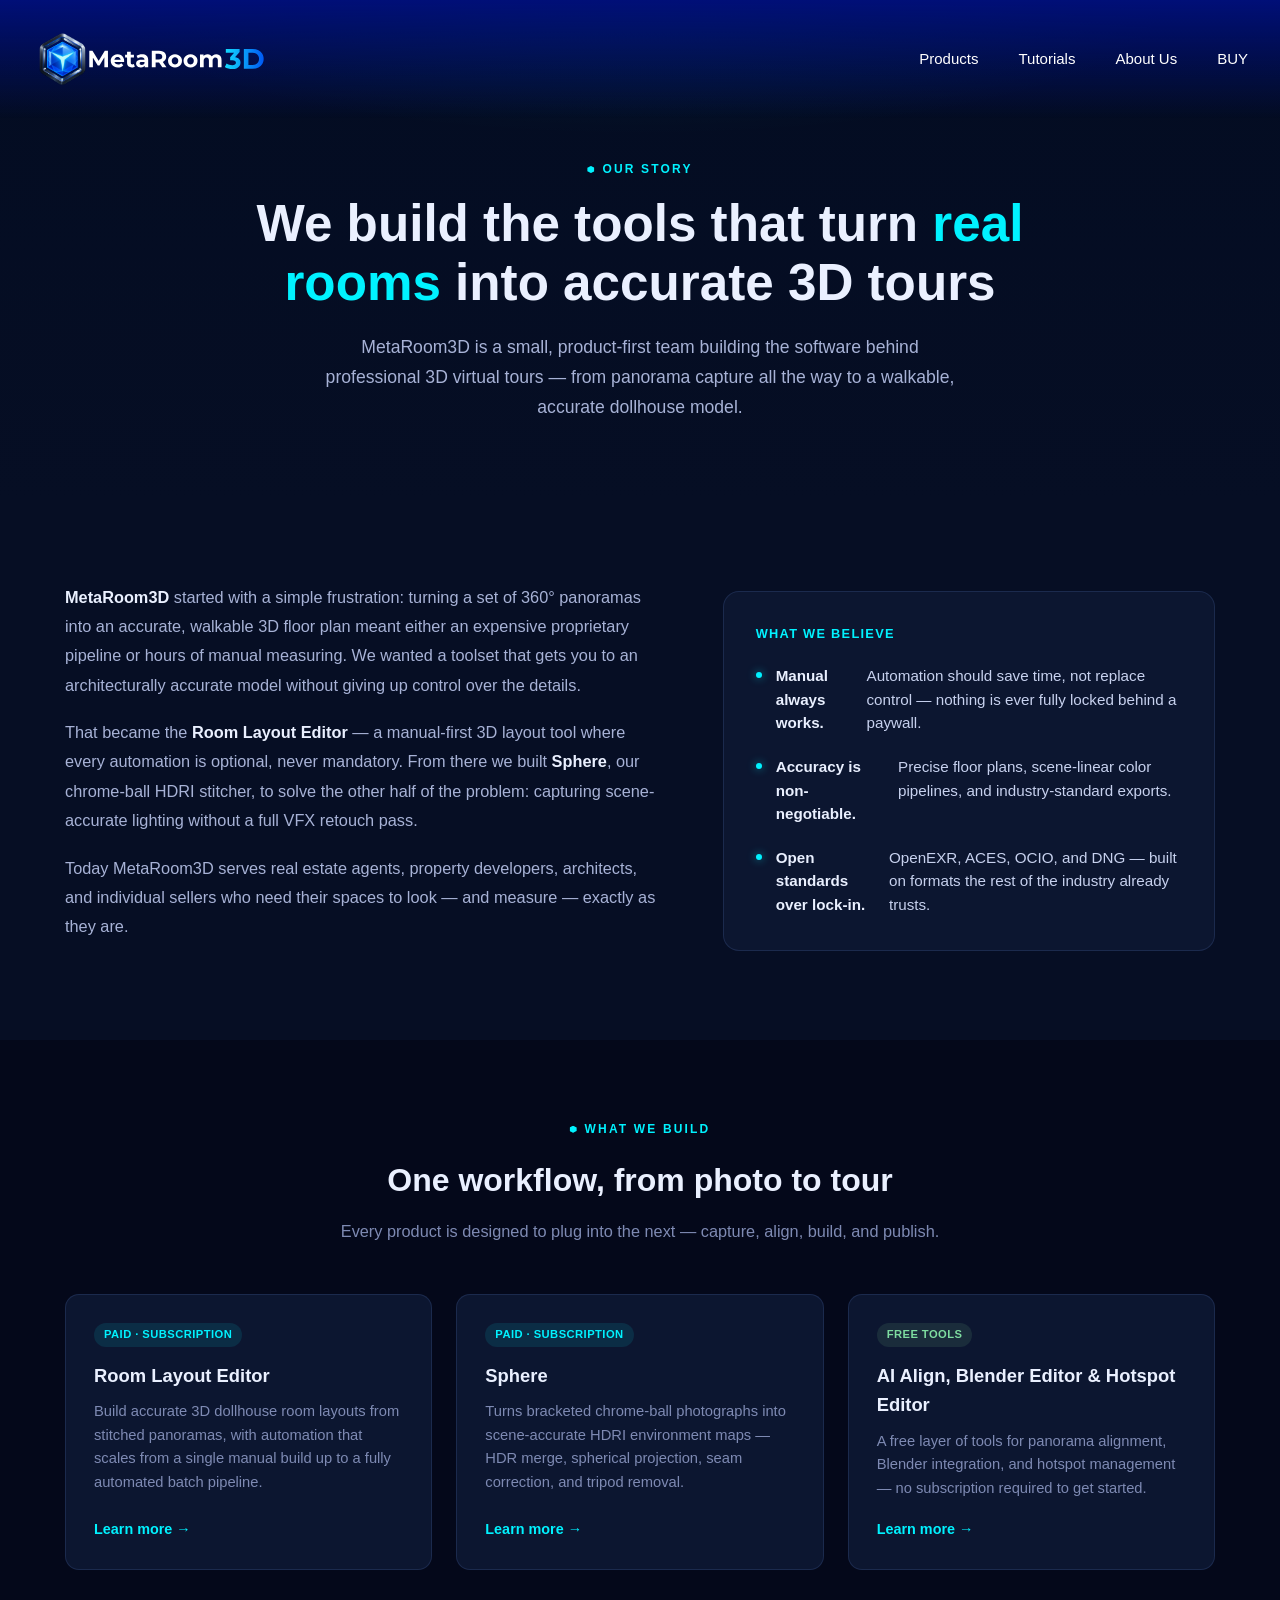
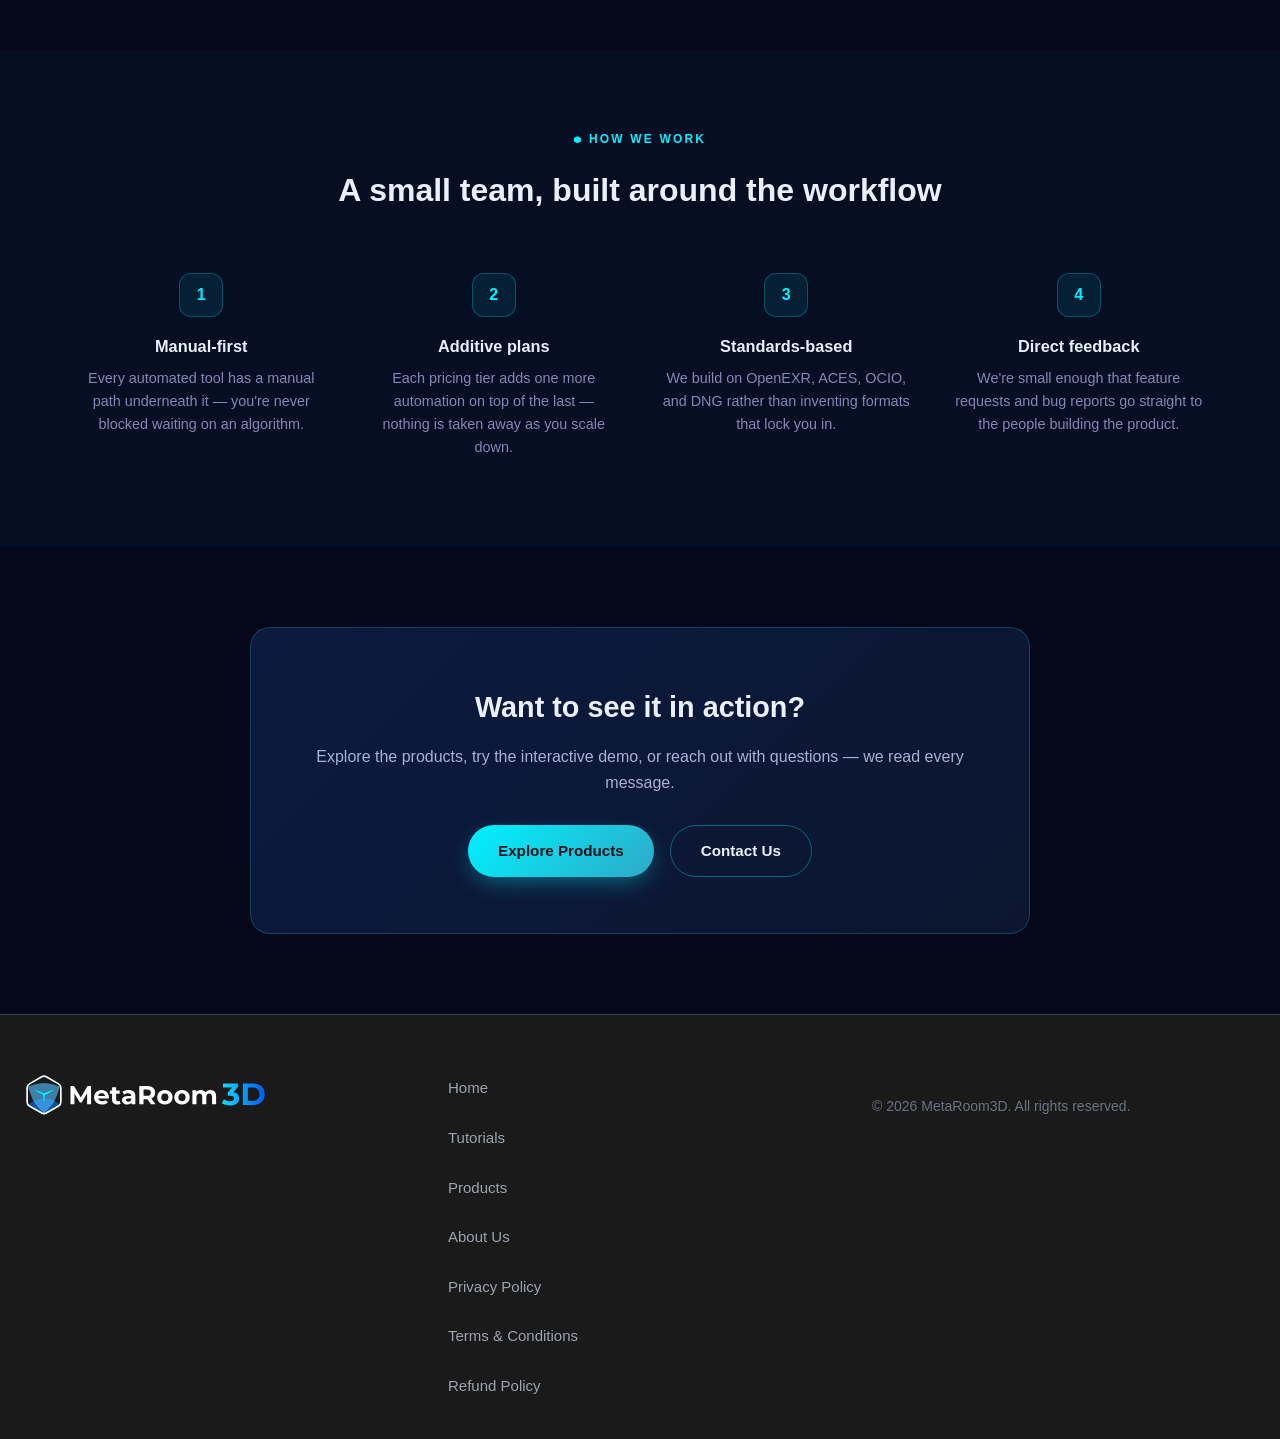
==== commit 6c534c32: "Add Google Ads tags" ====
--- a/about.html
+++ b/about.html
@@ -8,6 +8,7 @@
     function gtag(){dataLayer.push(arguments);}
     gtag('js', new Date());
     gtag('config', 'G-KNJFPMVYQR');
+    gtag('config', 'AW-18468000577');
   </script>
   <meta charset="UTF-8">
   <meta name="viewport" content="width=device-width, initial-scale=1.0">
--- a/styles.css
+++ b/styles.css
@@ -71,7 +71,7 @@
 .header .container {
   display: flex;
   align-items: center;
-  padding: 16px 24px;
+  padding: 32px 32px;
   gap: 20px;
   position: relative;
 }
@@ -1444,7 +1444,7 @@
 @media (max-width: 1080px) {
   /* Header mobile styles */
   .header .container {
-    padding: 12px 20px;
+    padding: 32px 32px;
     justify-content: space-between;
   }
 
@@ -1635,7 +1635,7 @@
     }
 
     .header .container {
-        padding: 12px 16px;
+        padding: 24px 18px;
     }
 
     .logo img {
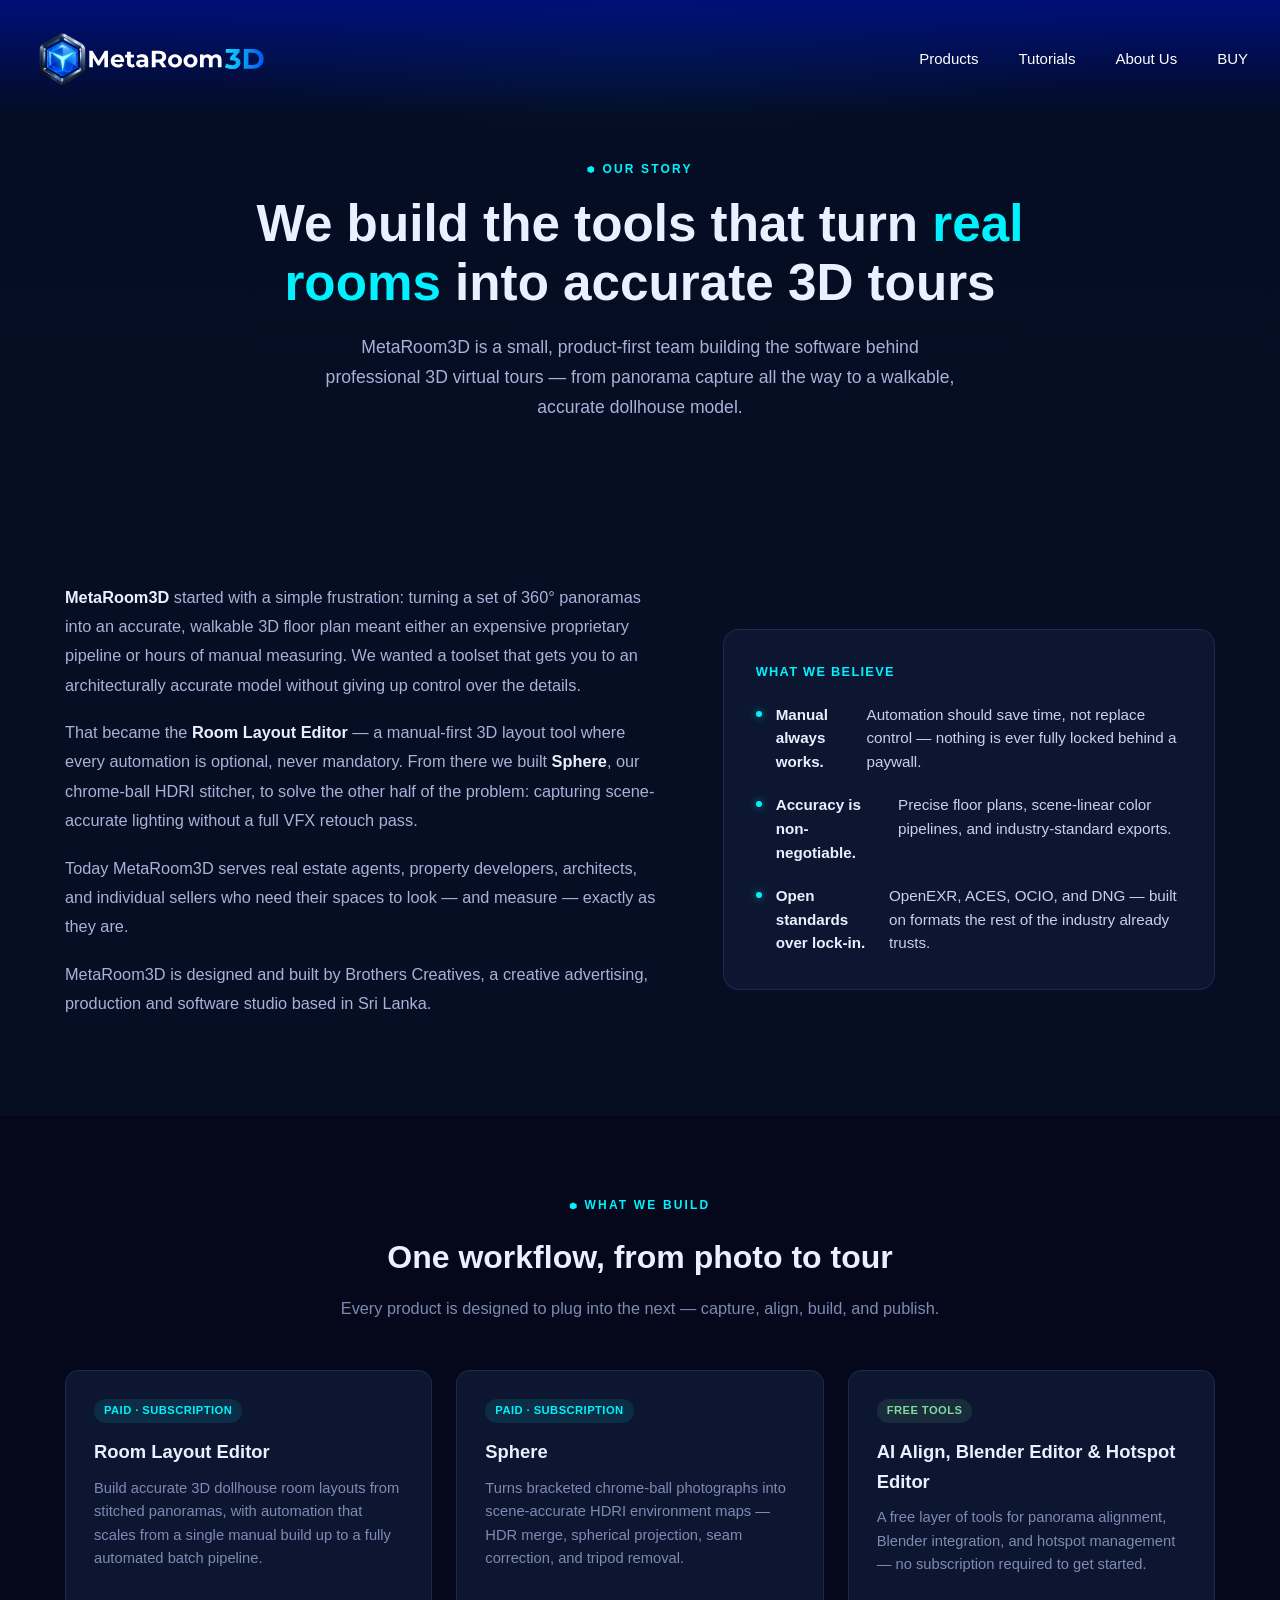
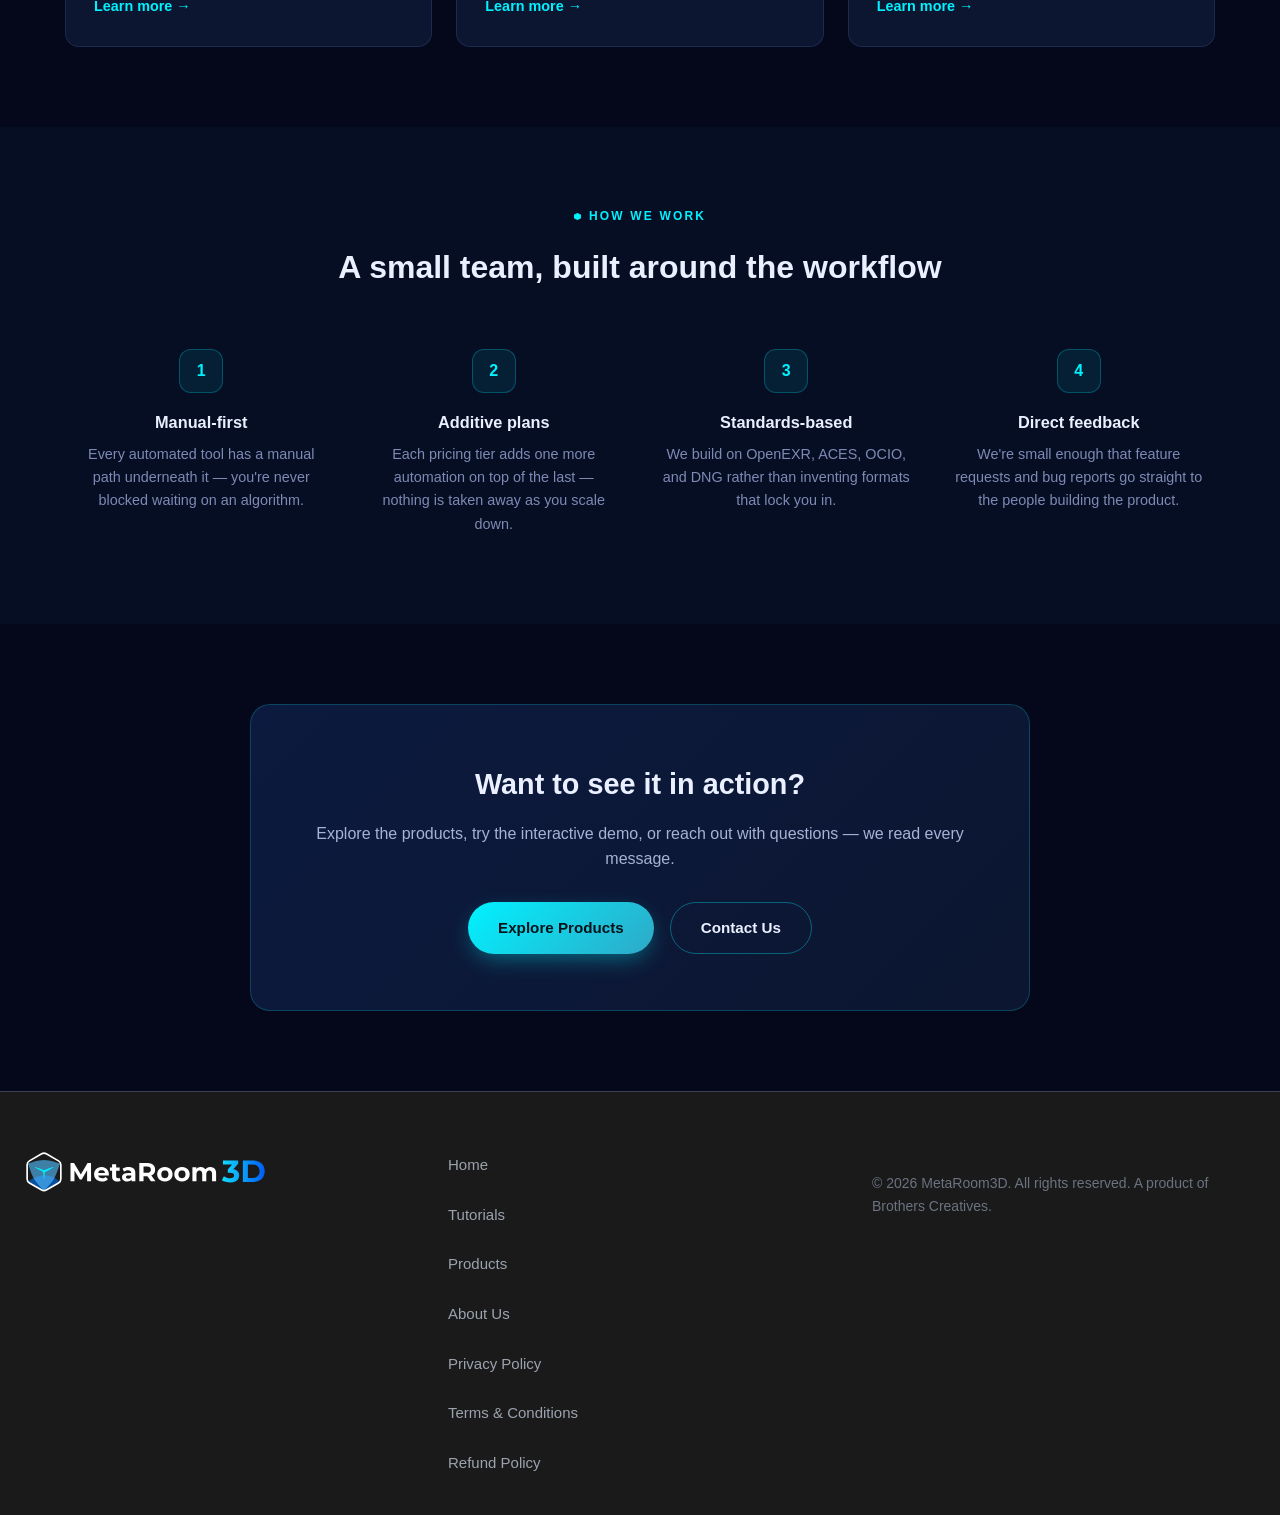
==== commit 5fcc8688: "Update footer" ====
--- a/about.html
+++ b/about.html
@@ -450,6 +450,7 @@
           <p><strong>MetaRoom3D</strong> started with a simple frustration: turning a set of 360° panoramas into an accurate, walkable 3D floor plan meant either an expensive proprietary pipeline or hours of manual measuring. We wanted a toolset that gets you to an architecturally accurate model without giving up control over the details.</p>
           <p>That became the <strong>Room Layout Editor</strong> — a manual-first 3D layout tool where every automation is optional, never mandatory. From there we built <strong>Sphere</strong>, our chrome-ball HDRI stitcher, to solve the other half of the problem: capturing scene-accurate lighting without a full VFX retouch pass.</p>
           <p>Today MetaRoom3D serves real estate agents, property developers, architects, and individual sellers who need their spaces to look — and measure — exactly as they are.</p>
+          <p>MetaRoom3D is designed and built by <a href="https://brotherscreatives.com" rel="noopener">Brothers Creatives</a>, a creative advertising, production and software studio based in Sri Lanka.</p>
         </div>
         <div class="about-story-panel">
           <h3>What We Believe</h3>
@@ -559,7 +560,7 @@
           </ul>
         </div>
         <div class="footer-social">
-          <p>&copy; 2026 MetaRoom3D. All rights reserved.</p>
+          <p>&copy; 2026 MetaRoom3D. All rights reserved. A product of <a href="https://brotherscreatives.com" rel="noopener">Brothers Creatives</a>.</p>
         </div>
       </div>
     </div>
